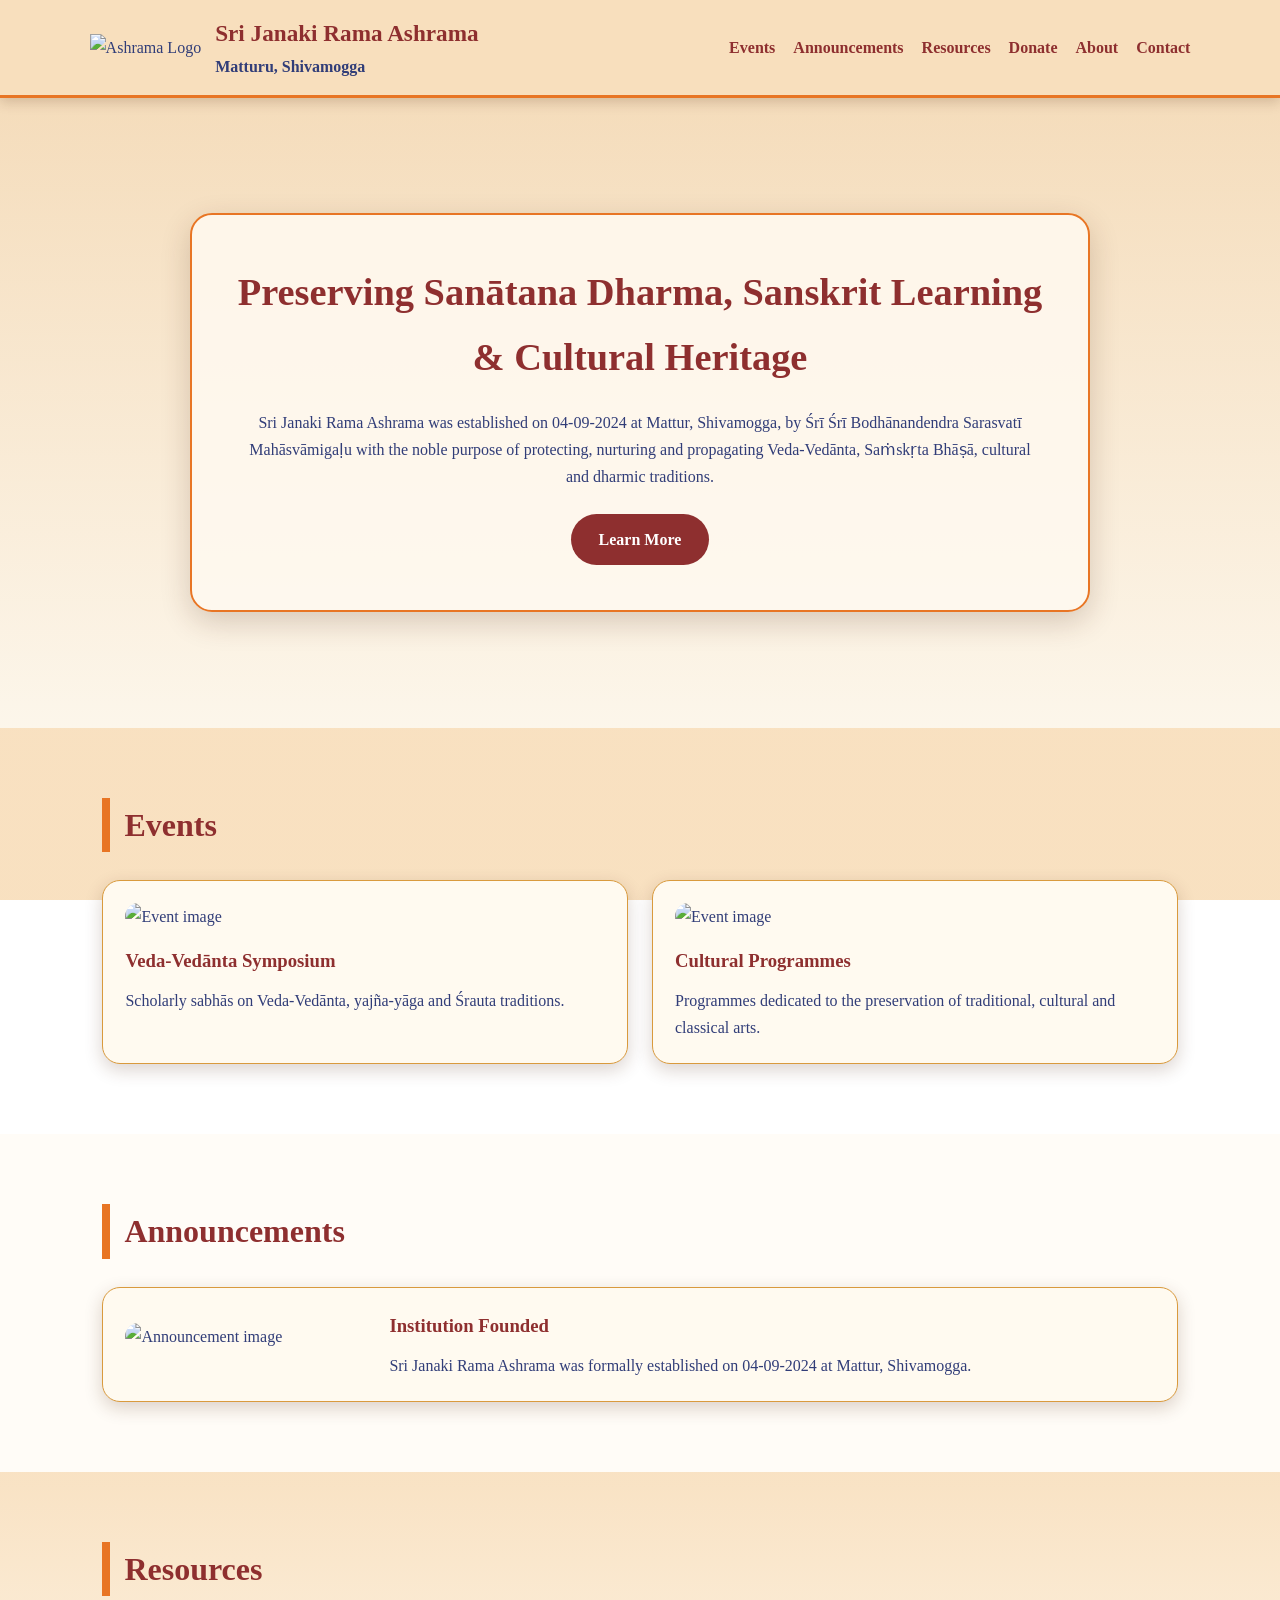
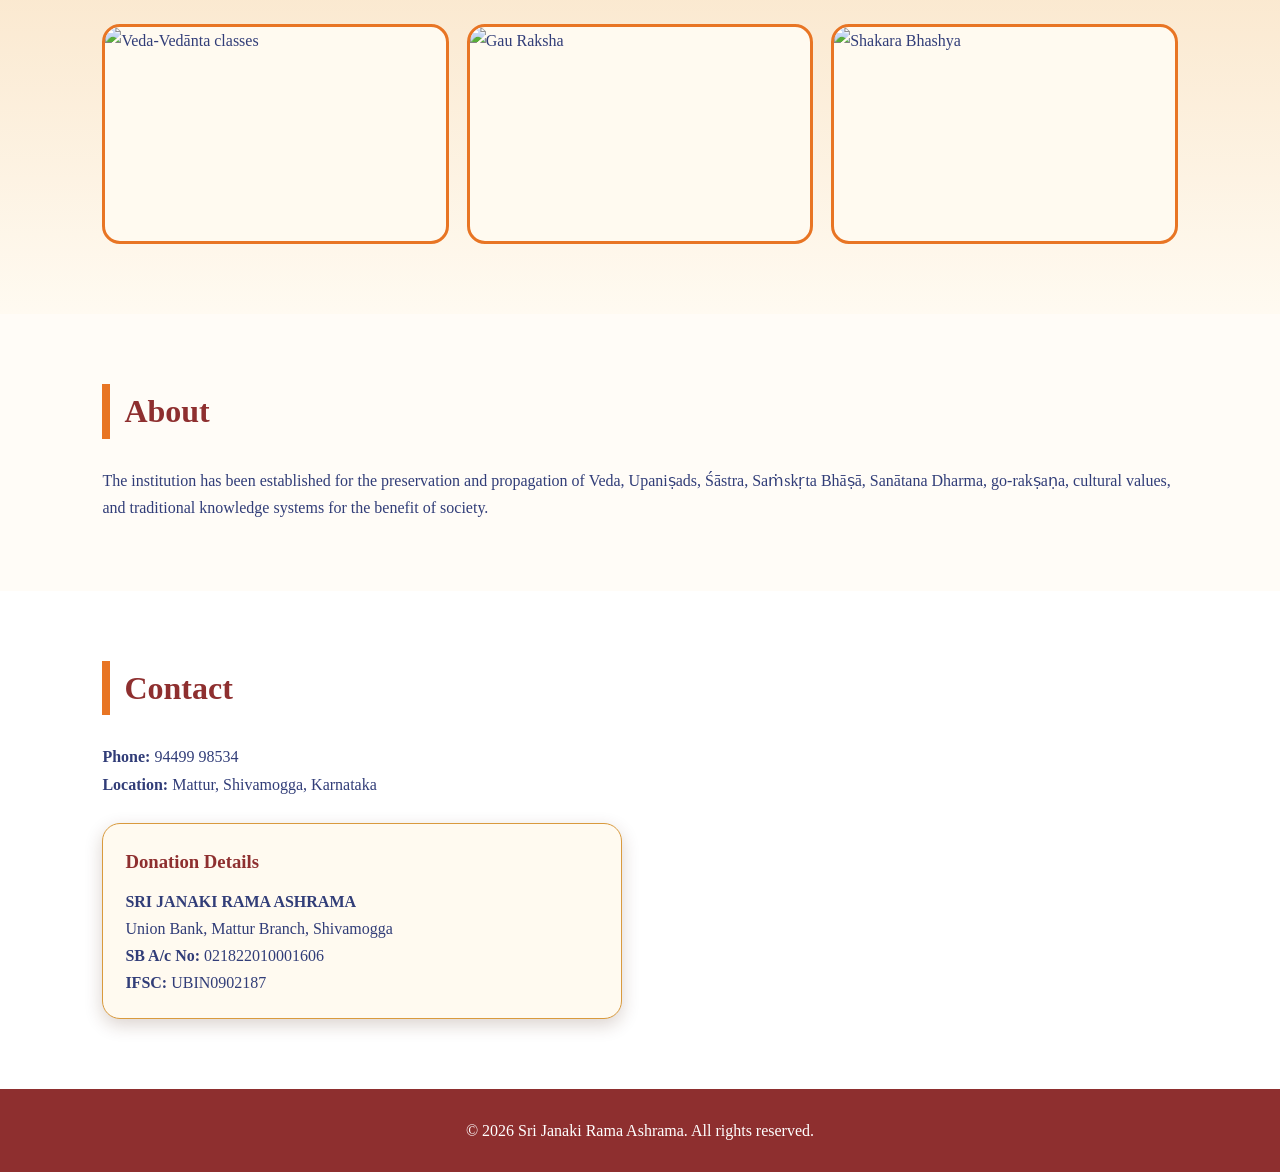
==== index.html @ 288713bf "Initial structure commit" ====
<!DOCTYPE html>
<html lang="en">
<head>
  <meta charset="UTF-8" />
  <meta name="viewport" content="width=device-width, initial-scale=1.0" />
  <title>Sri Janaki Rama Ashrama</title>
  <link rel="stylesheet" href="style.css" />
  <link rel="stylesheet" href="https://cdnjs.cloudflare.com/ajax/libs/font-awesome/6.5.0/css/all.min.css" />
</head>

<body>
  <header class="site-header">
    <div class="logo-area">
      <a href="index.html" class="logo-link">
        <img src="assets/Logo.png" alt="Ashrama Logo" />
      </a>
      <a href="index.html" class="title-link">
        <div>
          <h1>Sri Janaki Rama Ashrama</h1>
          <p>Matturu, Shivamogga</p>
        </div>
      </a>
    </div>

    <nav>
      <a href="#events">Events</a>
      <a href="announcements.html">Announcements</a>
      <a href="#resources">Resources</a>
      <a href="donation.html">Donate</a>
      <a href="#about">About</a>
      <a href="#contact">Contact</a>
    </nav>
  </header>

  <section class="hero">
    <div class="hero-content">
      <h2>Preserving Sanātana Dharma, Sanskrit Learning & Cultural Heritage</h2>
      <p>
        Sri Janaki Rama Ashrama was established on 04-09-2024 at Mattur,
        Shivamogga, by Śrī Śrī Bodhānandendra Sarasvatī Mahāsvāmigaḷu 
         with the noble purpose of protecting, nurturing and
        propagating Veda-Vedānta, Saṁskṛta Bhāṣā, cultural and dharmic traditions.
      </p>
      <a href="announcements.html" class="btn">Learn More</a>
    </div>
  </section>

  <main>
    <section id="events" class="section">
      <h2>Events</h2>
      <div class="cards">
        <div class="card">
          <img src="assets/shankara.png" alt="Event image" />
          <h3>Veda-Vedānta Symposium</h3>
          <p>
            Scholarly sabhās on Veda-Vedānta, yajña-yāga and Śrauta traditions.
          </p>
        </div>

        <div class="card">
          <img src="assets/indian-art.jpg" alt="Event image" />
          <h3>Cultural Programmes</h3>
          <p>
            Programmes dedicated to the preservation of traditional, cultural and classical arts.
          </p>
        </div>
      </div>
    </section>

    <section id="announcements" class="section alt">
      <h2>Announcements</h2>
      <div class="announcement">
        <img src="assets/sri-shankara-hand.jpg" alt="Announcement image" />
        <div>
          <h3>Institution Founded</h3>
          <p>
            Sri Janaki Rama Ashrama was formally established on 04-09-2024
            at Mattur, Shivamogga.
          </p>
        </div>
      </div>
    </section>

    <section id="resources" class="section">
      <h2>Resources</h2>
      <div class="gallery">
        <img src="assets/hero-bg.jpg" alt="Veda-Vedānta classes" />
                <img src="assets/go-raksha.png" alt="Gau Raksha" />
        <img src="assets/shankara-bhashya.png" alt="Shakara Bhashya" />
      </div>
    </section>

    <section id="about" class="section alt">
      <h2>About</h2>
      <p>
        The institution has been established for the preservation and propagation
        of Veda, Upaniṣads, Śāstra, Saṁskṛta Bhāṣā, Sanātana Dharma, go-rakṣaṇa,
        cultural values, and traditional knowledge systems for the benefit of society.
      </p>
    </section>

    <section id="contact" class="section">
      <h2>Contact</h2>
      <p><strong>Phone:</strong> 94499 98534</p>
      <p><strong>Location:</strong> Mattur, Shivamogga, Karnataka</p>

      <div class="donation-box">
        <h3>Donation Details</h3>
        <p><strong>SRI JANAKI RAMA ASHRAMA</strong></p>
        <p>Union Bank, Mattur Branch, Shivamogga</p>
        <p><strong>SB A/c No:</strong> 021822010001606</p>
        <p><strong>IFSC:</strong> UBIN0902187</p>
      </div>
    </section>
  </main>

  <footer>
   <!-- <div class="social-icons">
      <a href="https://wa.me/919449998534" target="_blank" aria-label="WhatsApp">
        <i class="fab fa-whatsapp"></i>
      </a>
      <a href="#" target="_blank" aria-label="Facebook">
        <i class="fab fa-facebook"></i>
      </a>
      <a href="#" target="_blank" aria-label="YouTube">
        <i class="fab fa-youtube"></i>
      </a>
    </div> -->
    <p>© 2026 Sri Janaki Rama Ashrama. All rights reserved.</p>
  </footer>
</body>
</html>
---- style.css ----
:root {
  --cream: #f8dfbd;
  --saffron: #e87524;
  --maroon: #8e2f2f;
  --deep-blue: #313d78;
  --gold: #d99a3d;
  --white: #fffaf0;
  --shadow: rgba(75, 35, 15, 0.2);
}

* {
  box-sizing: border-box;
  margin: 0;
  padding: 0;
}

html {
  scroll-behavior: smooth;
}

body {
  font-family: Georgia, "Noto Serif Kannada", serif;
  background:
    linear-gradient(rgba(248, 223, 189, 0.92), rgba(248, 223, 189, 0.95)),
    url("assets/background.jpg");
  background-size: cover;
  background-attachment: fixed;
  background-position: center;
  color: var(--deep-blue);
  line-height: 1.7;
}

.site-header {
  position: sticky;
  top: 0;
  z-index: 10;
  background: rgba(248, 223, 189, 0.96);
  border-bottom: 3px solid var(--saffron);
  padding: 14px 7%;
  display: flex;
  justify-content: space-between;
  align-items: center;
  box-shadow: 0 4px 12px var(--shadow);
}

.logo-area {
  display: flex;
  align-items: center;
  gap: 14px;
}

.logo-area img {
  width: 72px;
  height: 72px;
  object-fit: contain;
}

.logo-area h1 {
  color: var(--maroon);
  font-size: 1.45rem;
}

.logo-area p {
  color: var(--deep-blue);
  font-weight: bold;
}

nav {
  display: flex;
  gap: 18px;
  flex-wrap: wrap;
}

nav a {
  color: var(--maroon);
  text-decoration: none;
  font-weight: bold;
}

nav a:hover {
  color: var(--saffron);
}

.hero {
  position: relative;

  min-height: 70vh;

  display: flex;
  align-items: center;
  justify-content: center;

  text-align: center;

  padding: 80px 8%;

  overflow: hidden;
}

/* Background Image */
.hero::before {
  content: "";

  position: absolute;
  inset: 0;

  background:
    linear-gradient(
      rgba(0,0,0,0.18),
      rgba(0,0,0,0.18)
    ),
    url("assets/hero-bg.jpg");

  background-size: cover;
  background-position: center;

  opacity: 0.62;

  z-index: 0;
}

/* Color Overlay */
.hero::after {
  content: "";

  position: absolute;
  inset: 0;

  background:
    linear-gradient(
      rgba(248, 223, 189, 0.88),
      rgba(255, 250, 240, 0.92)
    );

  z-index: 1;
}

/* Ensure content appears above overlays */
.hero-content {
  position: relative;
  z-index: 2;

  max-width: 900px;

  background: rgba(255, 250, 240, 0.72);

  border: 2px solid var(--saffron);

  border-radius: 22px;

  padding: 45px;

  box-shadow: 0 10px 30px var(--shadow);
}

.hero-content {
  max-width: 900px;
  background: rgba(255, 250, 240, 0.86);
  border: 2px solid var(--saffron);
  border-radius: 22px;
  padding: 45px;
  box-shadow: 0 10px 30px var(--shadow);
}

.hero h2 {
  color: var(--maroon);
  font-size: 2.4rem;
  margin-bottom: 18px;
}

.btn {
  display: inline-block;
  margin-top: 24px;
  padding: 12px 28px;
  background: var(--maroon);
  color: white;
  text-decoration: none;
  border-radius: 30px;
  font-weight: bold;
}

.btn:hover {
  background: var(--saffron);
}

.section {
  padding: 70px 8%;
}

.section.alt {
  background: rgba(255, 250, 240, 0.55);
}

.section h2 {
  color: var(--maroon);
  font-size: 2rem;
  margin-bottom: 28px;
  border-left: 8px solid var(--saffron);
  padding-left: 14px;
}

.cards {
  display: grid;
  grid-template-columns: repeat(auto-fit, minmax(260px, 1fr));
  gap: 24px;
}

.card,
.announcement,
.donation-box {
  background: var(--white);
  border: 1px solid var(--gold);
  border-radius: 18px;
  padding: 22px;
  box-shadow: 0 6px 18px var(--shadow);
}

.card img,
.announcement img {
  width: 100%;
  border-radius: 14px;
  margin-bottom: 15px;
}

.card h3,
.announcement h3,
.donation-box h3 {
  color: var(--maroon);
  margin-bottom: 10px;
}

.announcement {
  display: grid;
  grid-template-columns: 240px 1fr;
  gap: 24px;
  align-items: center;
}

.gallery {
  display: grid;
  grid-template-columns: repeat(auto-fit, minmax(220px, 1fr));
  gap: 18px;
}

.gallery img {
  width: 100%;
  height: 220px;
  object-fit: cover;
  border: 3px solid var(--saffron);
  border-radius: 18px;
  background: var(--white);
}

.donation-box {
  margin-top: 25px;
  max-width: 520px;
}

footer {
  background: var(--maroon);
  color: white;
  text-align: center;
  padding: 28px 8%;
}

.social-icons {
  margin-bottom: 14px;
}

.social-icons a {
  color: white;
  font-size: 1.8rem;
  margin: 0 12px;
  text-decoration: none;
}

.social-icons a:hover {
  color: var(--gold);
}

@media (max-width: 768px) {
  .site-header {
    flex-direction: column;
    gap: 12px;
  }

  nav {
    justify-content: center;
  }

  .hero h2 {
    font-size: 1.8rem;
  }

  .hero-content {
    padding: 28px;
  }

  .announcement {
    grid-template-columns: 1fr;
  }
}
/* ============================= */
/* ANNOUNCEMENTS PAGE            */
/* ============================= */
.announcement-hero {
	position: relative;
	min-height: 55vh;
	background: url("assets/background.jpg");
	background-size: cover;
	background-position: center;
	display: flex;
	align-items: center;
	justify-content: center;
	text-align: center;
}

.overlay {
	position: absolute;
	inset: 0;
	background: linear-gradient(rgba(49, 61, 120, 0.72), rgba(142, 47, 47, 0.72));
}

.announcement-content {
	position: relative;
	z-index: 2;
	max-width: 900px;
	padding: 40px;
	color: #fffaf0;
}

.announcement-content h2 {
	font-size: 3rem;
	margin-bottom: 22px;
	color: #f8dfbd;
}

.announcement-content p {
	font-size: 1.15rem;
	line-height: 1.9;
}

.announcement-page {
	padding: 80px 8%;
}

.announcement-card {
	background: rgba(255, 250, 240, 0.95);
	border: 2px solid #d99a3d;
	border-radius: 22px;
	padding: 50px;
	box-shadow: 0 10px 25px rgba(0, 0, 0, 0.12);
}

.announcement-card h2 {
	color: #8e2f2f;
	font-size: 2.3rem;
	margin-bottom: 35px;
	text-align: center;
}

.objectives-list {
	padding-left: 28px;
}

.objectives-list li {
	margin-bottom: 26px;
	line-height: 1.9;
	font-size: 1.08rem;
	color: #313d78;
}

.objectives-list li::marker {
	color: #e87524;
	font-weight: bold;
}

@media (max-width: 768px) {
	.announcement-content h2 {
		font-size: 2rem;
	}

	.announcement-card {
		padding: 30px;
	}

	.objectives-list li {
		font-size: 1rem;
	}
}
/* ============================= */
/* DONATION PAGE                 */
/* ============================= */

.donation-page {
  min-height: 75vh;
  padding: 80px 8%;
}

.donation-card {
  max-width: 1050px;
  margin: auto;
  background: rgba(255, 250, 240, 0.95);
  border: 2px solid var(--gold);
  border-radius: 24px;
  padding: 50px;
  box-shadow: 0 10px 28px var(--shadow);
}

.donation-card h2 {
  text-align: center;
  color: var(--maroon);
  font-size: 2.4rem;
  margin-bottom: 20px;
}

.donation-intro {
  text-align: center;
  max-width: 800px;
  margin: 0 auto 40px;
  font-size: 1.08rem;
}

.donation-grid {
  display: grid;
  grid-template-columns: 1.2fr 0.8fr;
  gap: 35px;
  align-items: center;
}

.bank-details,
.qr-box {
  background: var(--white);
  border: 1px solid var(--gold);
  border-radius: 18px;
  padding: 28px;
}

.bank-details h3,
.qr-box h3 {
  color: var(--maroon);
  margin-bottom: 18px;
}

.bank-details p {
  margin-bottom: 12px;
}

.qr-box {
  text-align: center;
}

.qr-placeholder {
  width: 260px;
  height: 260px;
  margin: 20px auto;
  background: #fff;
  border: 3px dashed var(--saffron);
  border-radius: 18px;
  display: flex;
  align-items: center;
  justify-content: center;
}

.qr-placeholder img {
  max-width: 230px;
  max-height: 230px;
  object-fit: contain;
}

.qr-note {
  font-size: 0.9rem;
  color: var(--maroon);
}

@media (max-width: 768px) {
  .donation-card {
    padding: 30px;
  }

  .donation-grid {
    grid-template-columns: 1fr;
  }

  .qr-placeholder {
    width: 220px;
    height: 220px;
  }

  .qr-placeholder img {
    max-width: 195px;
    max-height: 195px;
  }
}
/* ============================= */
/* RESOURCES BACKGROUND IMAGE    */
/* ============================= */

#resources {
  position: relative;

  overflow: hidden;
}

/* Background Image */
#resources::before {
  content: "";

  position: absolute;
  inset: 0;

  background:
    url("assets/resources-bg.jpg");

  background-size: cover;
  background-position: center;

  opacity: 0.18;

  z-index: 0;
}

/* Color Overlay */
#resources::after {
  content: "";

  position: absolute;
  inset: 0;

  background:
    linear-gradient(
      rgba(248, 223, 189, 0.9),
      rgba(255, 250, 240, 0.92)
    );

  z-index: 1;
}

/* Keep all content above overlays */
#resources > * {
  position: relative;
  z-index: 2;
}
/* ============================= */
/* MOBILE OPTIMIZATION           */
/* ============================= */

@media (max-width: 768px) {

  body {
    background-attachment: scroll;
  }

  .site-header {
    position: relative;
    padding: 16px 5%;
  }

  .logo-area {
    flex-direction: column;
    text-align: center;
  }

  .logo-area img {
    width: 64px;
    height: 64px;
  }

  .logo-area h1 {
    font-size: 1.25rem;
  }

  nav {
    width: 100%;
    justify-content: center;
    gap: 10px;
  }

  nav a {
    font-size: 0.92rem;
    padding: 6px 8px;
  }

  .hero {
    min-height: auto;
    padding: 55px 5%;
  }

  .hero::before {
    background-position: center;
    opacity: 0.42;
  }

  .hero-content {
    padding: 26px 20px;
    border-radius: 16px;
  }

  .hero h2 {
    font-size: 1.55rem;
    line-height: 1.35;
  }

  .hero p {
    font-size: 0.98rem;
  }

  .section {
    padding: 50px 5%;
  }

  .section h2 {
    font-size: 1.6rem;
  }

  .cards,
  .gallery,
  .donation-grid {
    grid-template-columns: 1fr;
  }

  .card,
  .announcement,
  .donation-box,
  .donation-card,
  .announcement-card {
    padding: 24px 18px;
  }

  .gallery img {
    height: 190px;
  }

  .announcement-content {
    padding: 28px 18px;
  }

  .announcement-content h2 {
    font-size: 1.8rem;
  }

  .objectives-list {
    padding-left: 22px;
  }

  .objectives-list li {
    font-size: 0.98rem;
    line-height: 1.75;
  }

  footer {
    padding: 24px 5%;
  }

  .social-icons a {
    font-size: 1.6rem;
    margin: 0 9px;
  }
}
/* ============================= */
/* CLICKABLE LOGO & TITLE        */
/* ============================= */

.logo-link,
.title-link {
  text-decoration: none !important;
  color: inherit;
}

.title-link h1,
.title-link p {
  text-decoration: none !important;
}

.title-link:hover {
  text-decoration: none;
}
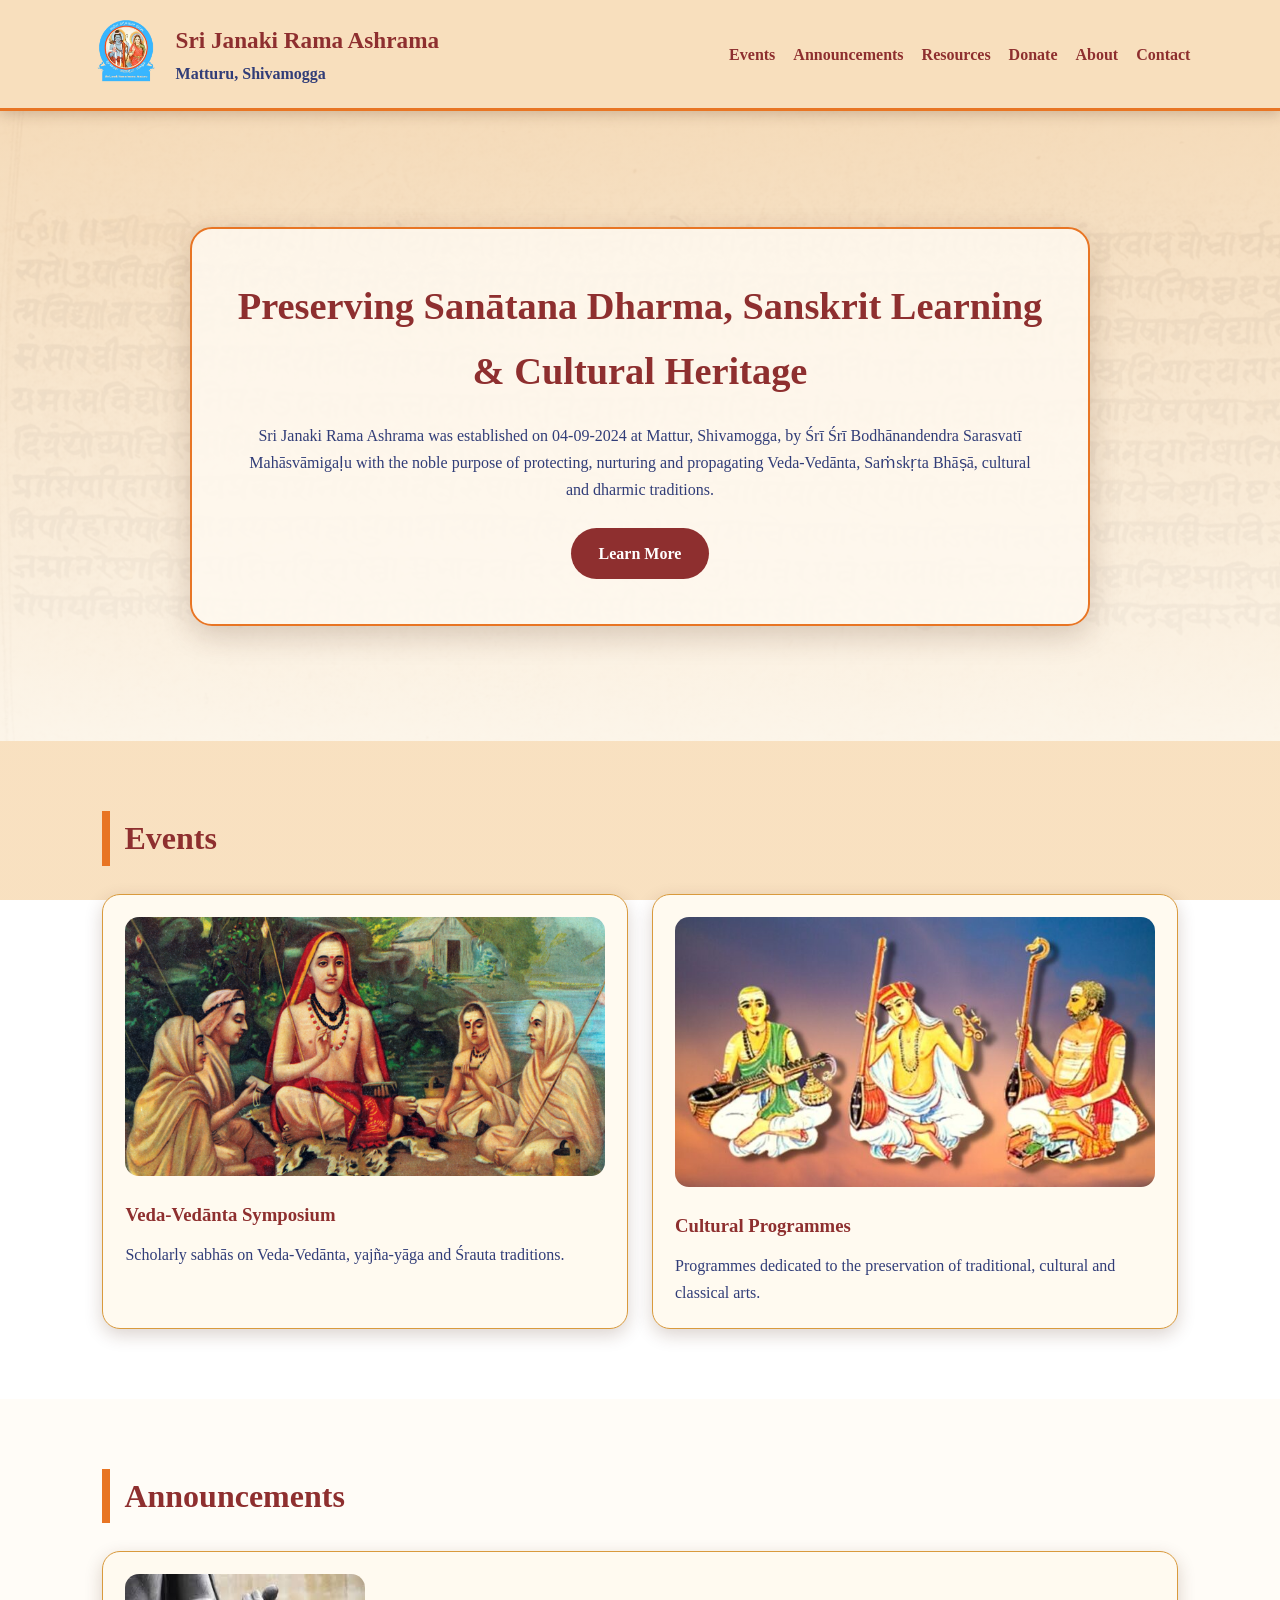
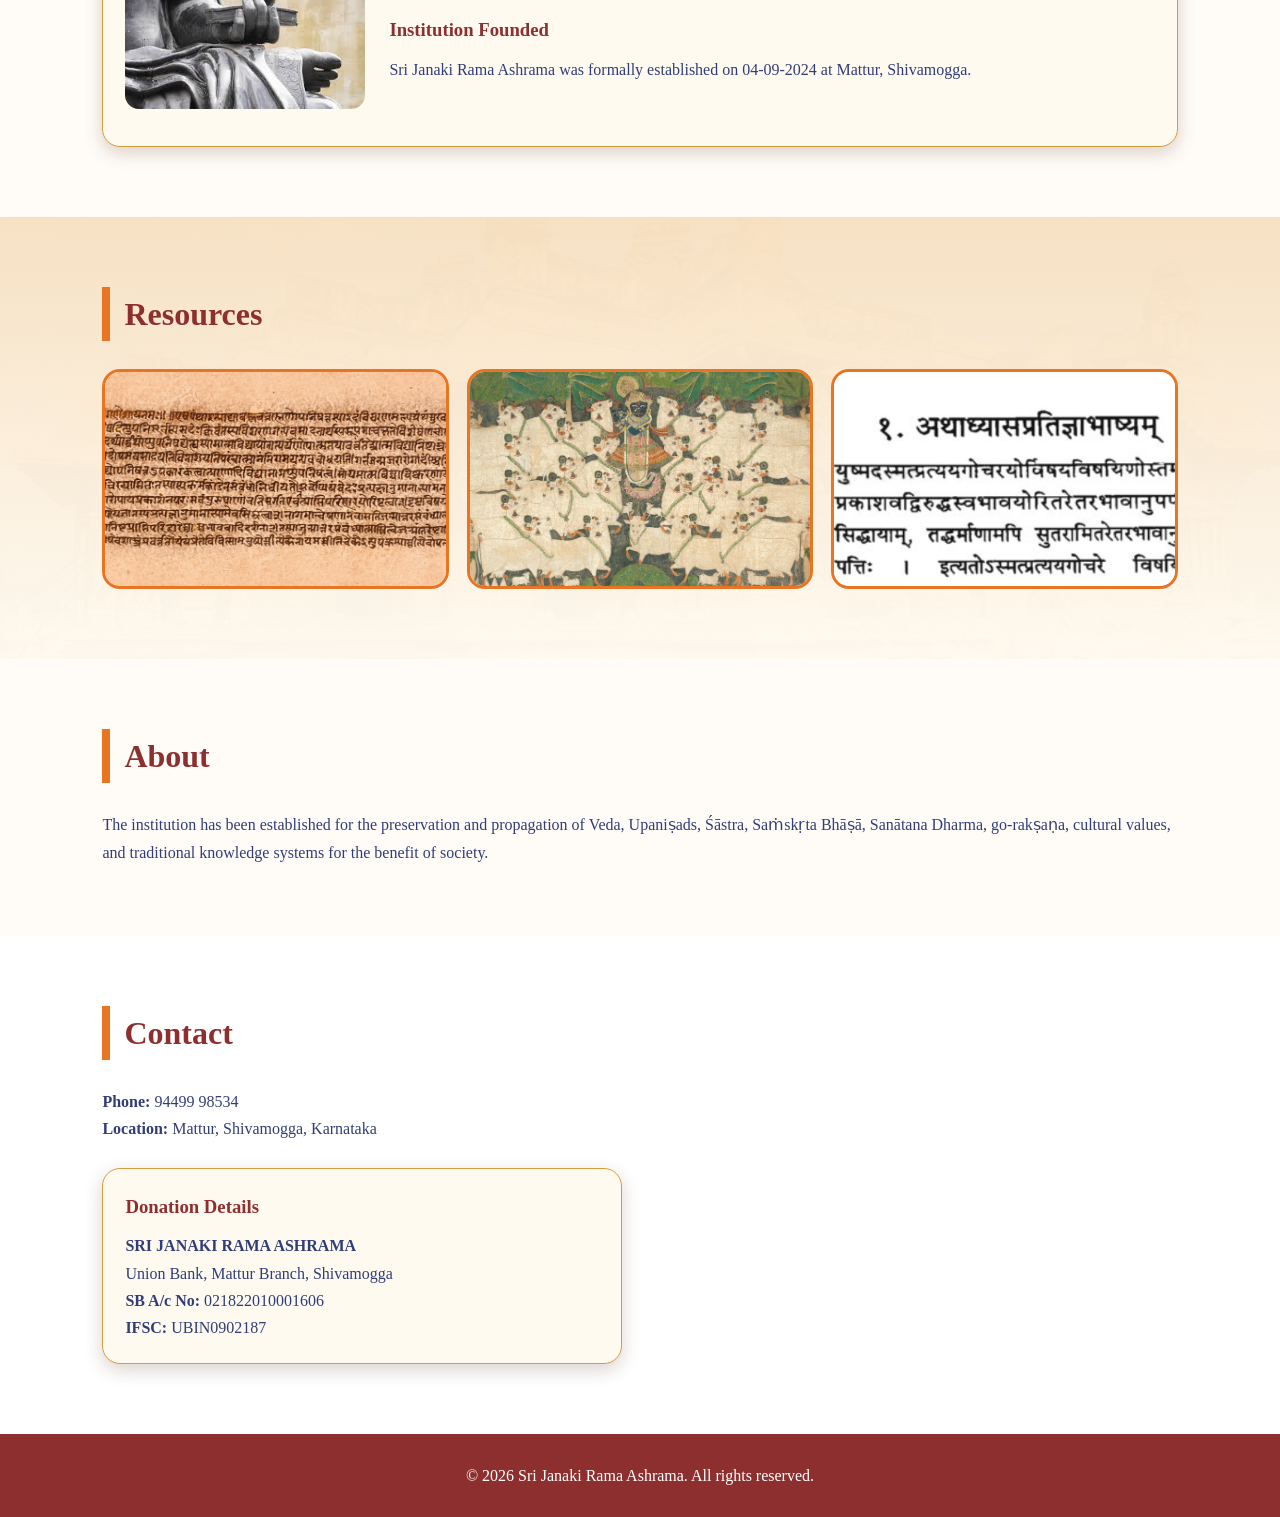
==== commit 299df698: "Updated image for cultural placeholder" ====
--- a/index.html
+++ b/index.html
@@ -58,7 +58,7 @@
         </div>
 
         <div class="card">
-          <img src="assets/indian-art.jpg" alt="Event image" />
+          <img src="assets/musical-trinity.jpeg" alt="Event image" />
           <h3>Cultural Programmes</h3>
           <p>
             Programmes dedicated to the preservation of traditional, cultural and classical arts.
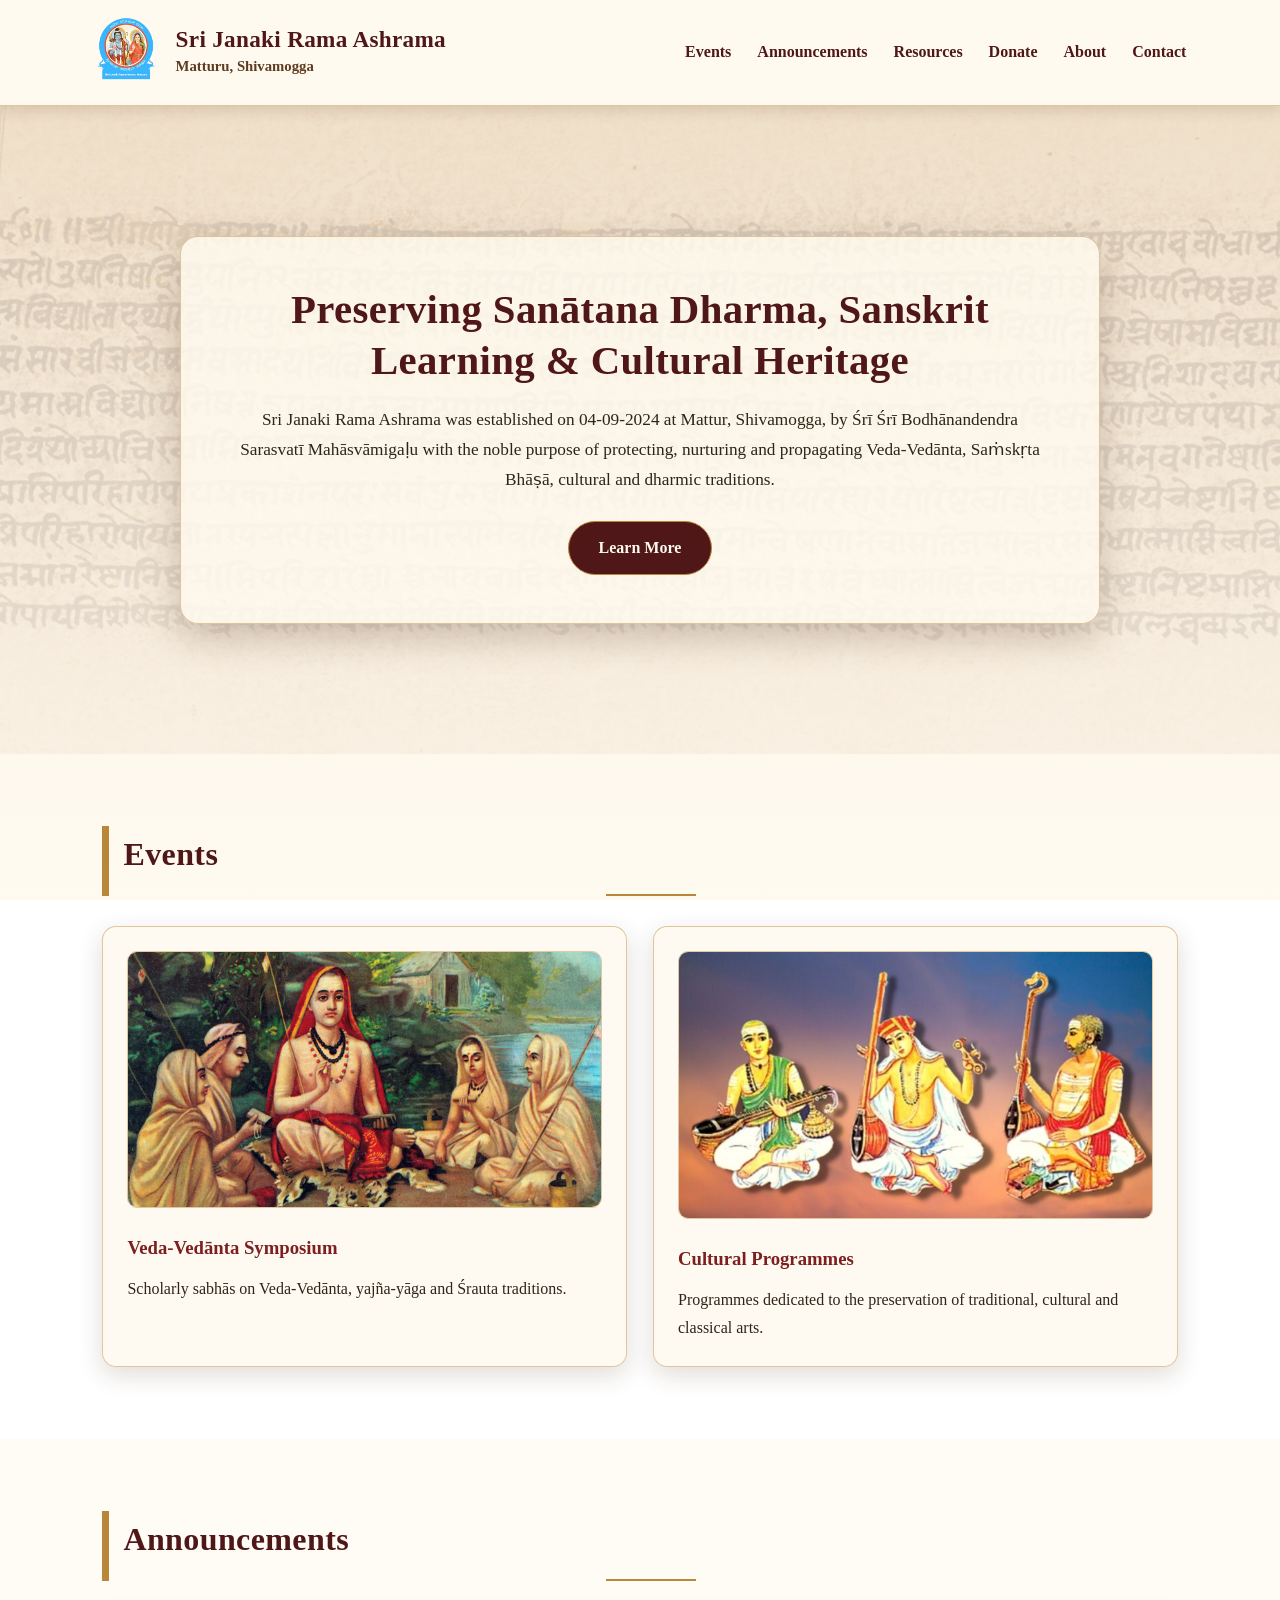
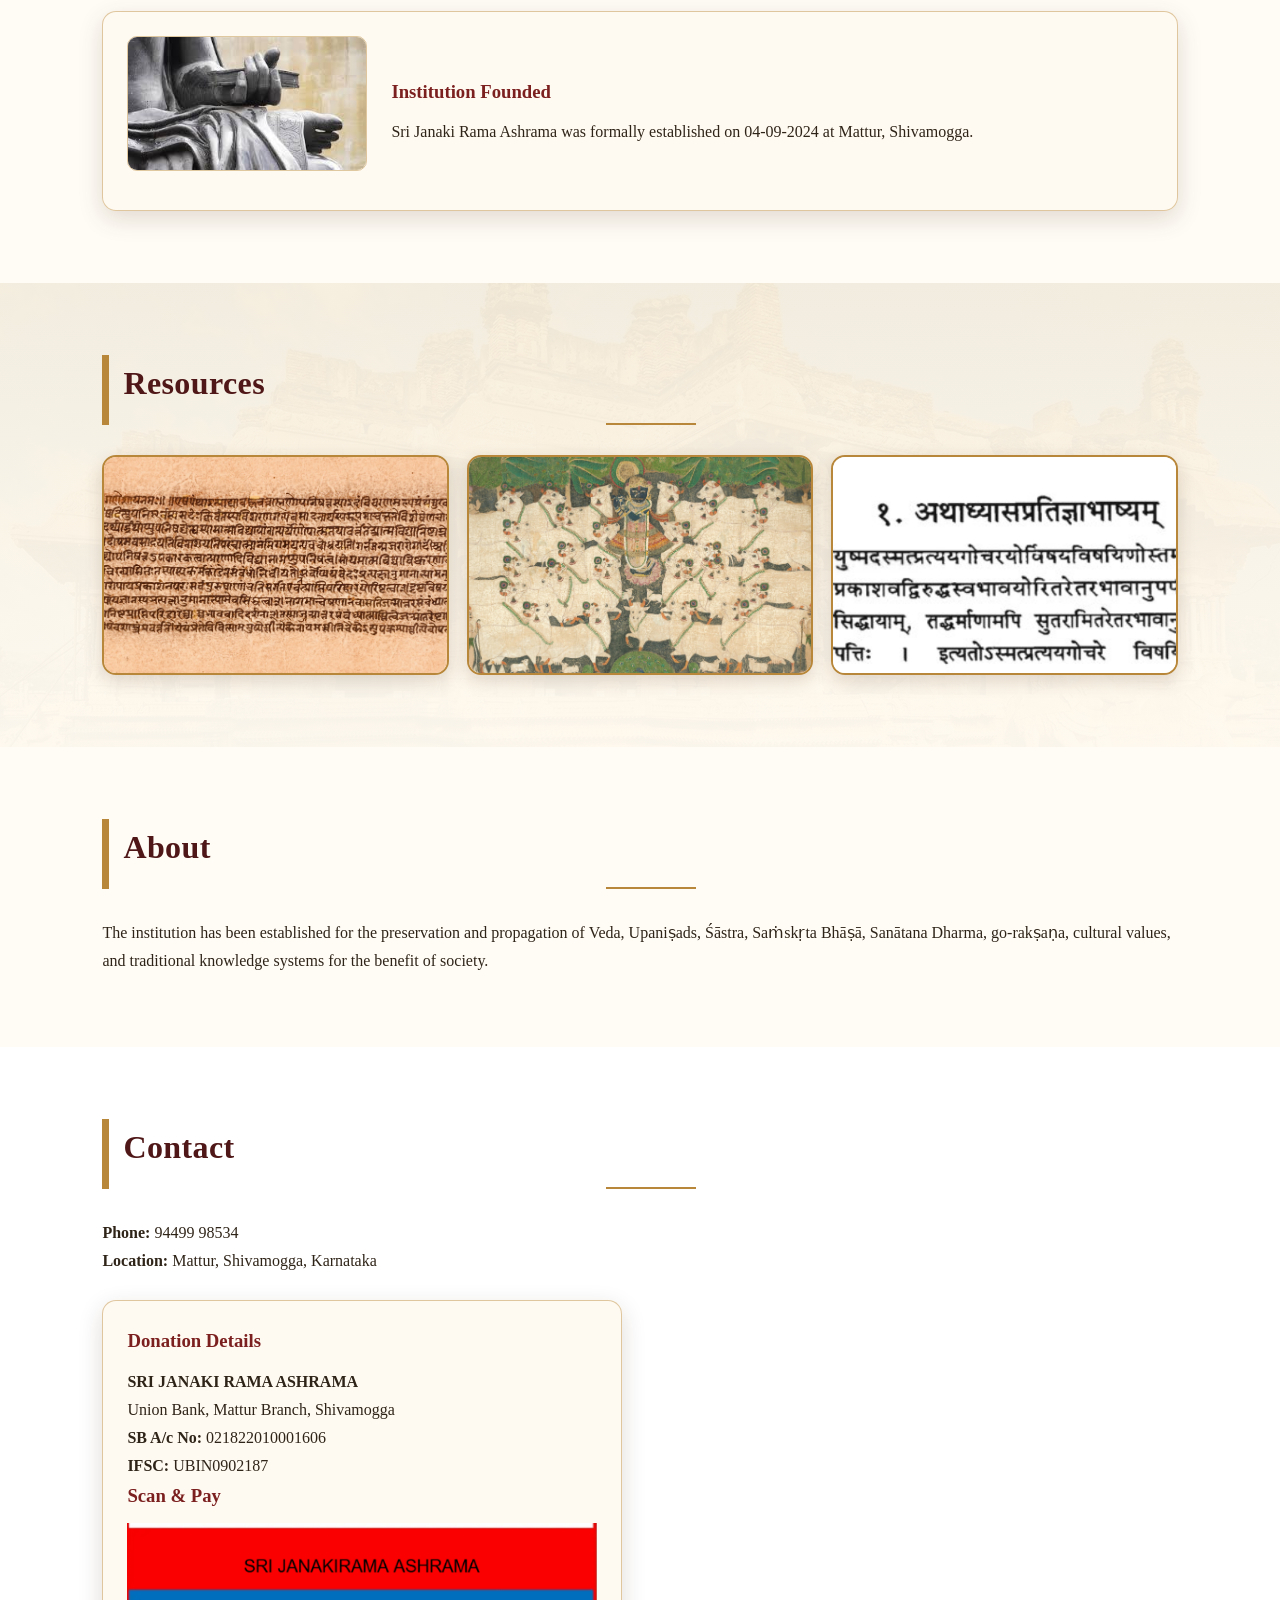
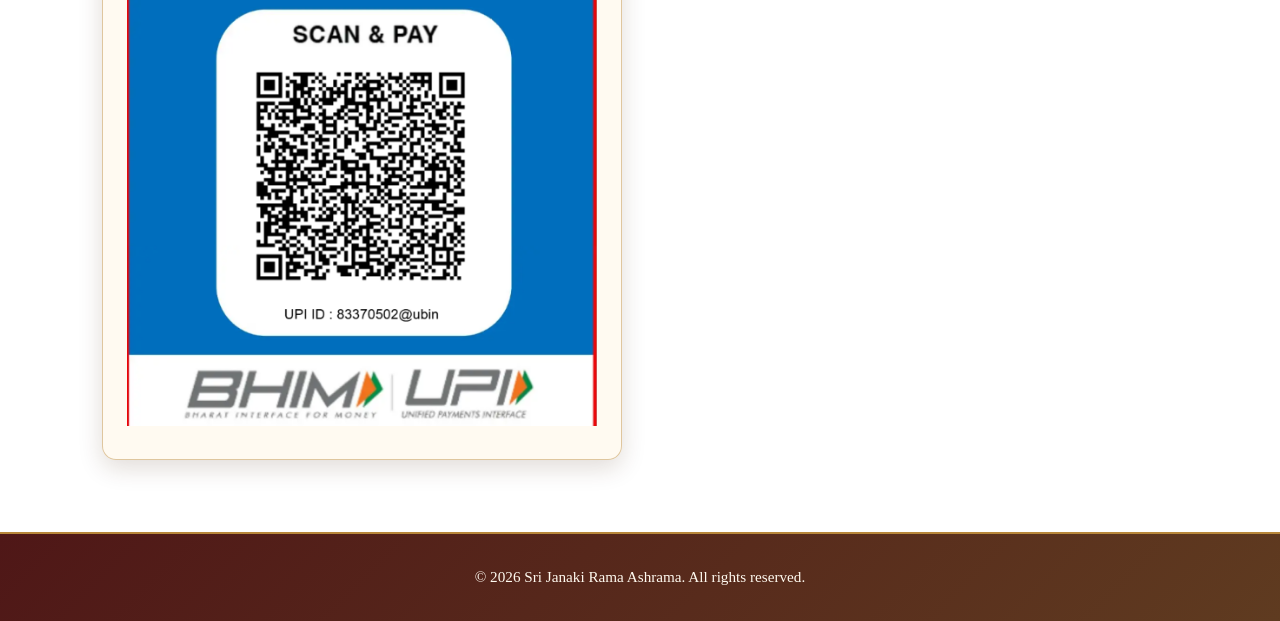
==== commit e9e64202: "Added QR code in index at the donation details as well" ====
--- a/index.html
+++ b/index.html
@@ -99,19 +99,40 @@
       </p>
     </section>
 
-    <section id="contact" class="section">
-      <h2>Contact</h2>
-      <p><strong>Phone:</strong> 94499 98534</p>
-      <p><strong>Location:</strong> Mattur, Shivamogga, Karnataka</p>
+   <section id="contact" class="section">
+  <h2>Contact</h2>
 
-      <div class="donation-box">
-        <h3>Donation Details</h3>
-        <p><strong>SRI JANAKI RAMA ASHRAMA</strong></p>
-        <p>Union Bank, Mattur Branch, Shivamogga</p>
-        <p><strong>SB A/c No:</strong> 021822010001606</p>
-        <p><strong>IFSC:</strong> UBIN0902187</p>
+  <p><strong>Phone:</strong> 94499 98534</p>
+  <p><strong>Location:</strong> Mattur, Shivamogga, Karnataka</p>
+
+  <div class="donation-box home-donation">
+
+    <div class="donation-details">
+
+      <h3>Donation Details</h3>
+
+      <p><strong>SRI JANAKI RAMA ASHRAMA</strong></p>
+
+      <p>Union Bank, Mattur Branch, Shivamogga</p>
+
+      <p><strong>SB A/c No:</strong> 021822010001606</p>
+
+      <p><strong>IFSC:</strong> UBIN0902187</p>
+
+    </div>
+
+    <div class="mini-qr-box">
+
+      <h3>Scan & Pay</h3>
+
+      <div class="mini-qr-placeholder">
+        <img src="assets/payment-qrcode.png" alt="QR Code" />
       </div>
-    </section>
+
+    </div>
+
+  </div>
+</section>
   </main>
 
   <footer>
--- a/style.css
+++ b/style.css
@@ -1,11 +1,27 @@
+/* =========================================================
+   Sri Janaki Rama Ashrama - Website Stylesheet
+   ========================================================= */
+
 :root {
-  --cream: #f8dfbd;
-  --saffron: #e87524;
-  --maroon: #8e2f2f;
-  --deep-blue: #313d78;
-  --gold: #d99a3d;
-  --white: #fffaf0;
-  --shadow: rgba(75, 35, 15, 0.2);
+  --cream: #f6ecd8;
+  --palm-leaf: #efe0bd;
+  --ivory: #fffaf0;
+  --white: #fffdf6;
+
+  --saffron: #c46b22;
+  --saffron-soft: #e2a057;
+  --maroon: #7b1f1f;
+  --deep-maroon: #4f1717;
+  --brown: #5f3b20;
+
+  --gold: #b8873a;
+  --muted-gold: #d8b46a;
+
+  --text: #2f2418;
+  --soft-text: #5f4b35;
+  --border: rgba(184, 135, 58, 0.45);
+  --shadow: rgba(70, 36, 12, 0.16);
+  --shadow-strong: rgba(70, 36, 12, 0.24);
 }
 
 * {
@@ -19,28 +35,52 @@
 }
 
 body {
-  font-family: Georgia, "Noto Serif Kannada", serif;
+  font-family:
+    "Noto Serif",
+    "Noto Serif Kannada",
+    "Noto Serif Devanagari",
+    Georgia,
+    serif;
+
   background:
-    linear-gradient(rgba(248, 223, 189, 0.92), rgba(248, 223, 189, 0.95)),
+    linear-gradient(
+      rgba(246, 236, 216, 0.94),
+      rgba(255, 250, 240, 0.96)
+    ),
     url("assets/background.jpg");
+
   background-size: cover;
   background-attachment: fixed;
   background-position: center;
-  color: var(--deep-blue);
-  line-height: 1.7;
-}
+
+  color: var(--text);
+  line-height: 1.75;
+}
+
+img {
+  max-width: 100%;
+}
+
+/* ============================= */
+/* HEADER / NAVIGATION           */
+/* ============================= */
 
 .site-header {
   position: sticky;
   top: 0;
   z-index: 10;
-  background: rgba(248, 223, 189, 0.96);
-  border-bottom: 3px solid var(--saffron);
-  padding: 14px 7%;
+
+  background: rgba(255, 250, 240, 0.96);
+  border-bottom: 1px solid var(--border);
+
+  padding: 12px 7%;
+
   display: flex;
   justify-content: space-between;
   align-items: center;
-  box-shadow: 0 4px 12px var(--shadow);
+
+  box-shadow: 0 3px 14px var(--shadow);
+  backdrop-filter: blur(8px);
 }
 
 .logo-area {
@@ -56,177 +96,245 @@
 }
 
 .logo-area h1 {
-  color: var(--maroon);
+  color: var(--deep-maroon);
   font-size: 1.45rem;
+  letter-spacing: 0.3px;
+  line-height: 1.25;
 }
 
 .logo-area p {
-  color: var(--deep-blue);
-  font-weight: bold;
+  color: var(--brown);
+  font-size: 0.92rem;
+  font-weight: 600;
+}
+
+.logo-link,
+.title-link {
+  text-decoration: none !important;
+  color: inherit;
+}
+
+.title-link h1,
+.title-link p {
+  text-decoration: none !important;
+}
+
+.title-link:hover {
+  text-decoration: none;
+}
+
+.title-link h1 {
+  transition: color 0.25s ease;
+}
+
+.title-link:hover h1 {
+  color: var(--saffron);
 }
 
 nav {
   display: flex;
   gap: 18px;
   flex-wrap: wrap;
+  align-items: center;
 }
 
 nav a {
-  color: var(--maroon);
+  color: var(--deep-maroon);
   text-decoration: none;
-  font-weight: bold;
+  font-weight: 600;
+  padding: 6px 4px;
+  border-bottom: 2px solid transparent;
+  transition: all 0.25s ease;
 }
 
 nav a:hover {
   color: var(--saffron);
-}
+  border-bottom: 2px solid var(--gold);
+}
+
+/* ============================= */
+/* HERO SECTION                  */
+/* ============================= */
 
 .hero {
   position: relative;
-
-  min-height: 70vh;
+  min-height: 72vh;
 
   display: flex;
   align-items: center;
   justify-content: center;
 
   text-align: center;
-
-  padding: 80px 8%;
-
+  padding: 90px 8%;
   overflow: hidden;
 }
 
-/* Background Image */
 .hero::before {
   content: "";
-
   position: absolute;
   inset: 0;
 
   background:
     linear-gradient(
-      rgba(0,0,0,0.18),
-      rgba(0,0,0,0.18)
+      rgba(0, 0, 0, 0.16),
+      rgba(0, 0, 0, 0.16)
     ),
     url("assets/hero-bg.jpg");
 
   background-size: cover;
   background-position: center;
-
-  opacity: 0.62;
-
+  background-repeat: no-repeat;
+
+  opacity: 0.7;
   z-index: 0;
 }
 
-/* Color Overlay */
 .hero::after {
   content: "";
-
   position: absolute;
   inset: 0;
 
   background:
     linear-gradient(
-      rgba(248, 223, 189, 0.88),
-      rgba(255, 250, 240, 0.92)
+      rgba(246, 236, 216, 0.72),
+      rgba(255, 250, 240, 0.82)
     );
 
   z-index: 1;
 }
 
-/* Ensure content appears above overlays */
 .hero-content {
   position: relative;
   z-index: 2;
 
-  max-width: 900px;
-
-  background: rgba(255, 250, 240, 0.72);
-
-  border: 2px solid var(--saffron);
-
-  border-radius: 22px;
-
-  padding: 45px;
-
-  box-shadow: 0 10px 30px var(--shadow);
-}
-
-.hero-content {
-  max-width: 900px;
-  background: rgba(255, 250, 240, 0.86);
-  border: 2px solid var(--saffron);
-  border-radius: 22px;
-  padding: 45px;
-  box-shadow: 0 10px 30px var(--shadow);
+  max-width: 920px;
+
+  background: rgba(255, 250, 240, 0.82);
+  border: 1px solid var(--border);
+  border-radius: 18px;
+
+  padding: 48px;
+  box-shadow: 0 14px 36px var(--shadow-strong);
 }
 
 .hero h2 {
-  color: var(--maroon);
-  font-size: 2.4rem;
+  color: var(--deep-maroon);
+  font-size: 2.55rem;
+  line-height: 1.25;
   margin-bottom: 18px;
+  letter-spacing: 0.4px;
+}
+
+.hero p {
+  color: var(--text);
+  font-size: 1.08rem;
 }
 
 .btn {
   display: inline-block;
-  margin-top: 24px;
-  padding: 12px 28px;
-  background: var(--maroon);
-  color: white;
+  margin-top: 26px;
+  padding: 12px 30px;
+
+  background: var(--deep-maroon);
+  color: var(--ivory);
+
   text-decoration: none;
-  border-radius: 30px;
-  font-weight: bold;
+  border-radius: 999px;
+  font-weight: 700;
+  border: 1px solid var(--gold);
+
+  transition: all 0.25s ease;
 }
 
 .btn:hover {
   background: var(--saffron);
-}
+  color: var(--ivory);
+  transform: translateY(-1px);
+}
+
+/* ============================= */
+/* GENERAL SECTIONS              */
+/* ============================= */
 
 .section {
-  padding: 70px 8%;
+  padding: 72px 8%;
 }
 
 .section.alt {
-  background: rgba(255, 250, 240, 0.55);
+  background: rgba(255, 250, 240, 0.58);
 }
 
 .section h2 {
-  color: var(--maroon);
+  color: var(--deep-maroon);
   font-size: 2rem;
-  margin-bottom: 28px;
-  border-left: 8px solid var(--saffron);
+  font-weight: 700;
+  letter-spacing: 0.4px;
+  margin-bottom: 30px;
+
+  border-left: 7px solid var(--gold);
   padding-left: 14px;
+}
+
+.section h2::after,
+.announcement-card h2::after,
+.donation-card h2::after,
+.language-column h2::after {
+  content: "";
+  display: block;
+  width: 90px;
+  height: 2px;
+  background: var(--gold);
+  margin: 12px auto 0;
 }
 
 .cards {
   display: grid;
   grid-template-columns: repeat(auto-fit, minmax(260px, 1fr));
-  gap: 24px;
+  gap: 26px;
+}
+
+.card,
+.announcement,
+.donation-box,
+.announcement-card,
+.donation-card,
+.language-column,
+.bank-details,
+.qr-box {
+  background: rgba(255, 250, 240, 0.93);
+  border: 1px solid var(--border);
+  border-radius: 14px;
+  box-shadow: 0 8px 24px var(--shadow);
 }
 
 .card,
 .announcement,
 .donation-box {
-  background: var(--white);
-  border: 1px solid var(--gold);
-  border-radius: 18px;
-  padding: 22px;
-  box-shadow: 0 6px 18px var(--shadow);
+  padding: 24px;
 }
 
 .card img,
 .announcement img {
   width: 100%;
-  border-radius: 14px;
+  border-radius: 10px;
   margin-bottom: 15px;
+  border: 1px solid var(--border);
 }
 
 .card h3,
 .announcement h3,
-.donation-box h3 {
+.donation-box h3,
+.bank-details h3,
+.qr-box h3 {
   color: var(--maroon);
   margin-bottom: 10px;
+  font-weight: 700;
+}
+
+.card p,
+.announcement p,
+.donation-box p {
+  color: var(--text);
 }
 
 .announcement {
@@ -246,9 +354,11 @@
   width: 100%;
   height: 220px;
   object-fit: cover;
-  border: 3px solid var(--saffron);
-  border-radius: 18px;
-  background: var(--white);
+
+  border: 2px solid var(--gold);
+  border-radius: 14px;
+  background: var(--ivory);
+  box-shadow: 0 6px 18px var(--shadow);
 }
 
 .donation-box {
@@ -256,138 +366,198 @@
   max-width: 520px;
 }
 
-footer {
-  background: var(--maroon);
-  color: white;
+/* ============================= */
+/* RESOURCES BACKGROUND IMAGE    */
+/* ============================= */
+
+#resources {
+  position: relative;
+  overflow: hidden;
+}
+
+#resources::before {
+  content: "";
+  position: absolute;
+  inset: 0;
+
+  background: url("assets/resources-bg.jpg");
+  background-size: cover;
+  background-position: center;
+  background-repeat: no-repeat;
+
+  opacity: 0.24;
+  z-index: 0;
+}
+
+#resources::after {
+  content: "";
+  position: absolute;
+  inset: 0;
+
+  background:
+    linear-gradient(
+      rgba(246, 236, 216, 0.82),
+      rgba(255, 250, 240, 0.9)
+    );
+
+  z-index: 1;
+}
+
+#resources > * {
+  position: relative;
+  z-index: 2;
+}
+
+/* ============================= */
+/* ANNOUNCEMENTS PAGE            */
+/* ============================= */
+
+.announcement-hero {
+  position: relative;
+  min-height: 32vh;
+  padding: 45px 8%;
+  background: url("assets/background.jpg");
+  background-size: cover;
+  background-position: center;
+
+  display: flex;
+  align-items: center;
+  justify-content: center;
   text-align: center;
-  padding: 28px 8%;
-}
-
-.social-icons {
-  margin-bottom: 14px;
-}
-
-.social-icons a {
-  color: white;
-  font-size: 1.8rem;
-  margin: 0 12px;
-  text-decoration: none;
-}
-
-.social-icons a:hover {
+}
+
+.overlay {
+  position: absolute;
+  inset: 0;
+
+  background:
+    linear-gradient(
+      rgba(79, 23, 23, 0.76),
+      rgba(95, 59, 32, 0.68)
+    );
+}
+
+.announcement-content {
+  position: relative;
+  z-index: 2;
+
+  max-width: 900px;
+  padding: 24px 30px;
+
+  color: var(--ivory);
+}
+
+.announcement-content h2 {
+  font-size: 3rem;
+  line-height: 1.2;
+  margin-bottom: 22px;
+  color: var(--palm-leaf);
+}
+
+.announcement-content p {
+  font-size: 1.15rem;
+  line-height: 1.9;
+}
+
+.announcement-page {
+  padding: 80px 8%;
+}
+
+.announcement-card {
+  background: rgba(255, 250, 240, 0.95);
+  border: 1px solid var(--border);
+  border-radius: 16px;
+  padding: 50px;
+  box-shadow: 0 10px 28px var(--shadow);
+}
+
+.announcement-card h2 {
+  color: var(--deep-maroon);
+  font-size: 2.25rem;
+  margin-bottom: 35px;
+  text-align: center;
+}
+
+.announcement-card h2::after {
+  content: "";
+  display: block;
   color: var(--gold);
-}
-
-@media (max-width: 768px) {
-  .site-header {
-    flex-direction: column;
-    gap: 12px;
-  }
-
-  nav {
-    justify-content: center;
-  }
-
-  .hero h2 {
-    font-size: 1.8rem;
-  }
-
-  .hero-content {
-    padding: 28px;
-  }
-
-  .announcement {
-    grid-template-columns: 1fr;
-  }
-}
-/* ============================= */
-/* ANNOUNCEMENTS PAGE            */
-/* ============================= */
-.announcement-hero {
-	position: relative;
-	min-height: 55vh;
-	background: url("assets/background.jpg");
-	background-size: cover;
-	background-position: center;
-	display: flex;
-	align-items: center;
-	justify-content: center;
-	text-align: center;
-}
-
-.overlay {
-	position: absolute;
-	inset: 0;
-	background: linear-gradient(rgba(49, 61, 120, 0.72), rgba(142, 47, 47, 0.72));
-}
-
-.announcement-content {
-	position: relative;
-	z-index: 2;
-	max-width: 900px;
-	padding: 40px;
-	color: #fffaf0;
-}
-
-.announcement-content h2 {
-	font-size: 3rem;
-	margin-bottom: 22px;
-	color: #f8dfbd;
-}
-
-.announcement-content p {
-	font-size: 1.15rem;
-	line-height: 1.9;
-}
-
-.announcement-page {
-	padding: 80px 8%;
-}
-
-.announcement-card {
-	background: rgba(255, 250, 240, 0.95);
-	border: 2px solid #d99a3d;
-	border-radius: 22px;
-	padding: 50px;
-	box-shadow: 0 10px 25px rgba(0, 0, 0, 0.12);
-}
-
-.announcement-card h2 {
-	color: #8e2f2f;
-	font-size: 2.3rem;
-	margin-bottom: 35px;
-	text-align: center;
+  font-size: 1.05rem;
+  margin-top: 6px;
 }
 
 .objectives-list {
-	padding-left: 28px;
+  padding-left: 28px;
 }
 
 .objectives-list li {
-	margin-bottom: 26px;
-	line-height: 1.9;
-	font-size: 1.08rem;
-	color: #313d78;
+  margin-bottom: 24px;
+  line-height: 1.9;
+  font-size: 1.06rem;
+  color: var(--text);
 }
 
 .objectives-list li::marker {
-	color: #e87524;
-	font-weight: bold;
-}
-
-@media (max-width: 768px) {
-	.announcement-content h2 {
-		font-size: 2rem;
-	}
-
-	.announcement-card {
-		padding: 30px;
-	}
-
-	.objectives-list li {
-		font-size: 1rem;
-	}
-}
+  color: var(--saffron);
+  font-weight: bold;
+}
+
+/* ============================= */
+/* DUAL LANGUAGE OBJECTIVES      */
+/* ============================= */
+
+.dual-language {
+  display: grid;
+  grid-template-columns: 1fr 1fr;
+  gap: 40px;
+}
+
+.language-column {
+  background: rgba(255, 250, 240, 0.93);
+  border: 1px solid var(--border);
+  border-radius: 14px;
+  padding: 35px;
+  box-shadow: 0 8px 22px var(--shadow);
+}
+
+.language-column h2 {
+  text-align: center;
+  color: var(--deep-maroon);
+  margin-bottom: 28px;
+  font-size: 2rem;
+  border-bottom: 2px solid var(--muted-gold);
+  padding-bottom: 12px;
+}
+
+.language-column h2::after {
+  content: "";
+  display: block;
+  color: var(--gold);
+  font-size: 1rem;
+  margin-top: 5px;
+}
+
+.language-content {
+  line-height: 1.9;
+}
+
+.language-content p,
+.language-content li {
+  font-size: 1.05rem;
+  color: var(--text);
+}
+
+.language-content ol {
+  padding-left: 24px;
+}
+
+.language-column:first-child {
+  font-family:
+    "Noto Serif Kannada",
+    "Tunga",
+    serif;
+}
+
 /* ============================= */
 /* DONATION PAGE                 */
 /* ============================= */
@@ -401,24 +571,33 @@
   max-width: 1050px;
   margin: auto;
   background: rgba(255, 250, 240, 0.95);
-  border: 2px solid var(--gold);
-  border-radius: 24px;
+  border: 1px solid var(--border);
+  border-radius: 16px;
   padding: 50px;
   box-shadow: 0 10px 28px var(--shadow);
 }
 
 .donation-card h2 {
   text-align: center;
-  color: var(--maroon);
-  font-size: 2.4rem;
+  color: var(--deep-maroon);
+  font-size: 2.35rem;
   margin-bottom: 20px;
+}
+
+.donation-card h2::after {
+  content: "";
+  display: block;
+  color: var(--gold);
+  font-size: 1.05rem;
+  margin-top: 6px;
 }
 
 .donation-intro {
   text-align: center;
   max-width: 800px;
   margin: 0 auto 40px;
-  font-size: 1.08rem;
+  font-size: 1.06rem;
+  color: var(--text);
 }
 
 .donation-grid {
@@ -431,8 +610,8 @@
 .bank-details,
 .qr-box {
   background: var(--white);
-  border: 1px solid var(--gold);
-  border-radius: 18px;
+  border: 1px solid var(--border);
+  border-radius: 14px;
   padding: 28px;
 }
 
@@ -444,6 +623,7 @@
 
 .bank-details p {
   margin-bottom: 12px;
+  color: var(--text);
 }
 
 .qr-box {
@@ -454,9 +634,11 @@
   width: 260px;
   height: 260px;
   margin: 20px auto;
-  background: #fff;
-  border: 3px dashed var(--saffron);
-  border-radius: 18px;
+
+  background: var(--ivory);
+  border: 2px dashed var(--gold);
+  border-radius: 14px;
+
   display: flex;
   align-items: center;
   justify-content: center;
@@ -473,80 +655,56 @@
   color: var(--maroon);
 }
 
-@media (max-width: 768px) {
-  .donation-card {
-    padding: 30px;
-  }
-
-  .donation-grid {
-    grid-template-columns: 1fr;
-  }
-
-  .qr-placeholder {
-    width: 220px;
-    height: 220px;
-  }
-
-  .qr-placeholder img {
-    max-width: 195px;
-    max-height: 195px;
-  }
-}
-/* ============================= */
-/* RESOURCES BACKGROUND IMAGE    */
-/* ============================= */
-
-#resources {
-  position: relative;
-
-  overflow: hidden;
-}
-
-/* Background Image */
-#resources::before {
-  content: "";
-
-  position: absolute;
-  inset: 0;
-
-  background:
-    url("assets/resources-bg.jpg");
-
-  background-size: cover;
-  background-position: center;
-
-  opacity: 0.18;
-
-  z-index: 0;
-}
-
-/* Color Overlay */
-#resources::after {
-  content: "";
-
-  position: absolute;
-  inset: 0;
-
+/* ============================= */
+/* FOOTER                        */
+/* ============================= */
+
+footer {
   background:
     linear-gradient(
-      rgba(248, 223, 189, 0.9),
-      rgba(255, 250, 240, 0.92)
+      135deg,
+      var(--deep-maroon),
+      var(--brown)
     );
 
-  z-index: 1;
-}
-
-/* Keep all content above overlays */
-#resources > * {
-  position: relative;
-  z-index: 2;
-}
+  color: var(--ivory);
+  text-align: center;
+  padding: 30px 8%;
+  border-top: 2px solid var(--gold);
+}
+
+.social-icons {
+  margin-bottom: 14px;
+}
+
+.social-icons a {
+  color: var(--ivory);
+  font-size: 1.8rem;
+  margin: 0 12px;
+  text-decoration: none;
+  transition: color 0.25s ease, transform 0.25s ease;
+}
+
+.social-icons a:hover {
+  color: var(--muted-gold);
+  transform: translateY(-2px);
+}
+
+footer p {
+  font-size: 0.95rem;
+}
+
 /* ============================= */
 /* MOBILE OPTIMIZATION           */
 /* ============================= */
 
+@media (max-width: 900px) {
+  .dual-language {
+    grid-template-columns: 1fr;
+  }
+}
+
 @media (max-width: 768px) {
-
   body {
     background-attachment: scroll;
   }
@@ -554,6 +712,8 @@
   .site-header {
     position: relative;
     padding: 16px 5%;
+    flex-direction: column;
+    gap: 12px;
   }
 
   .logo-area {
@@ -583,21 +743,29 @@
 
   .hero {
     min-height: auto;
-    padding: 55px 5%;
+    padding: 58px 5%;
   }
 
   .hero::before {
     background-position: center;
-    opacity: 0.42;
+    opacity: 0.58;
+  }
+
+  .hero::after {
+    background:
+      linear-gradient(
+        rgba(246, 236, 216, 0.78),
+        rgba(255, 250, 240, 0.88)
+      );
   }
 
   .hero-content {
-    padding: 26px 20px;
-    border-radius: 16px;
+    padding: 28px 22px;
+    border-radius: 14px;
   }
 
   .hero h2 {
-    font-size: 1.55rem;
+    font-size: 1.62rem;
     line-height: 1.35;
   }
 
@@ -606,7 +774,7 @@
   }
 
   .section {
-    padding: 50px 5%;
+    padding: 52px 5%;
   }
 
   .section h2 {
@@ -623,8 +791,13 @@
   .announcement,
   .donation-box,
   .donation-card,
-  .announcement-card {
+  .announcement-card,
+  .language-column {
     padding: 24px 18px;
+  }
+
+  .announcement {
+    grid-template-columns: 1fr;
   }
 
   .gallery img {
@@ -632,11 +805,26 @@
   }
 
   .announcement-content {
-    padding: 28px 18px;
+    padding: 30px 18px;
   }
 
   .announcement-content h2 {
-    font-size: 1.8rem;
+    font-size: 1.85rem;
+  }
+
+  .announcement-content p {
+    font-size: 1rem;
+  }
+
+  .announcement-page,
+  .donation-page {
+    padding: 55px 5%;
+  }
+
+  .announcement-card h2,
+  .donation-card h2,
+  .language-column h2 {
+    font-size: 1.65rem;
   }
 
   .objectives-list {
@@ -645,11 +833,21 @@
 
   .objectives-list li {
     font-size: 0.98rem;
-    line-height: 1.75;
+    line-height: 1.78;
+  }
+
+  .qr-placeholder {
+    width: 220px;
+    height: 220px;
+  }
+
+  .qr-placeholder img {
+    max-width: 195px;
+    max-height: 195px;
   }
 
   footer {
-    padding: 24px 5%;
+    padding: 26px 5%;
   }
 
   .social-icons a {
@@ -657,21 +855,3 @@
     margin: 0 9px;
   }
 }
-/* ============================= */
-/* CLICKABLE LOGO & TITLE        */
-/* ============================= */
-
-.logo-link,
-.title-link {
-  text-decoration: none !important;
-  color: inherit;
-}
-
-.title-link h1,
-.title-link p {
-  text-decoration: none !important;
-}
-
-.title-link:hover {
-  text-decoration: none;
-}
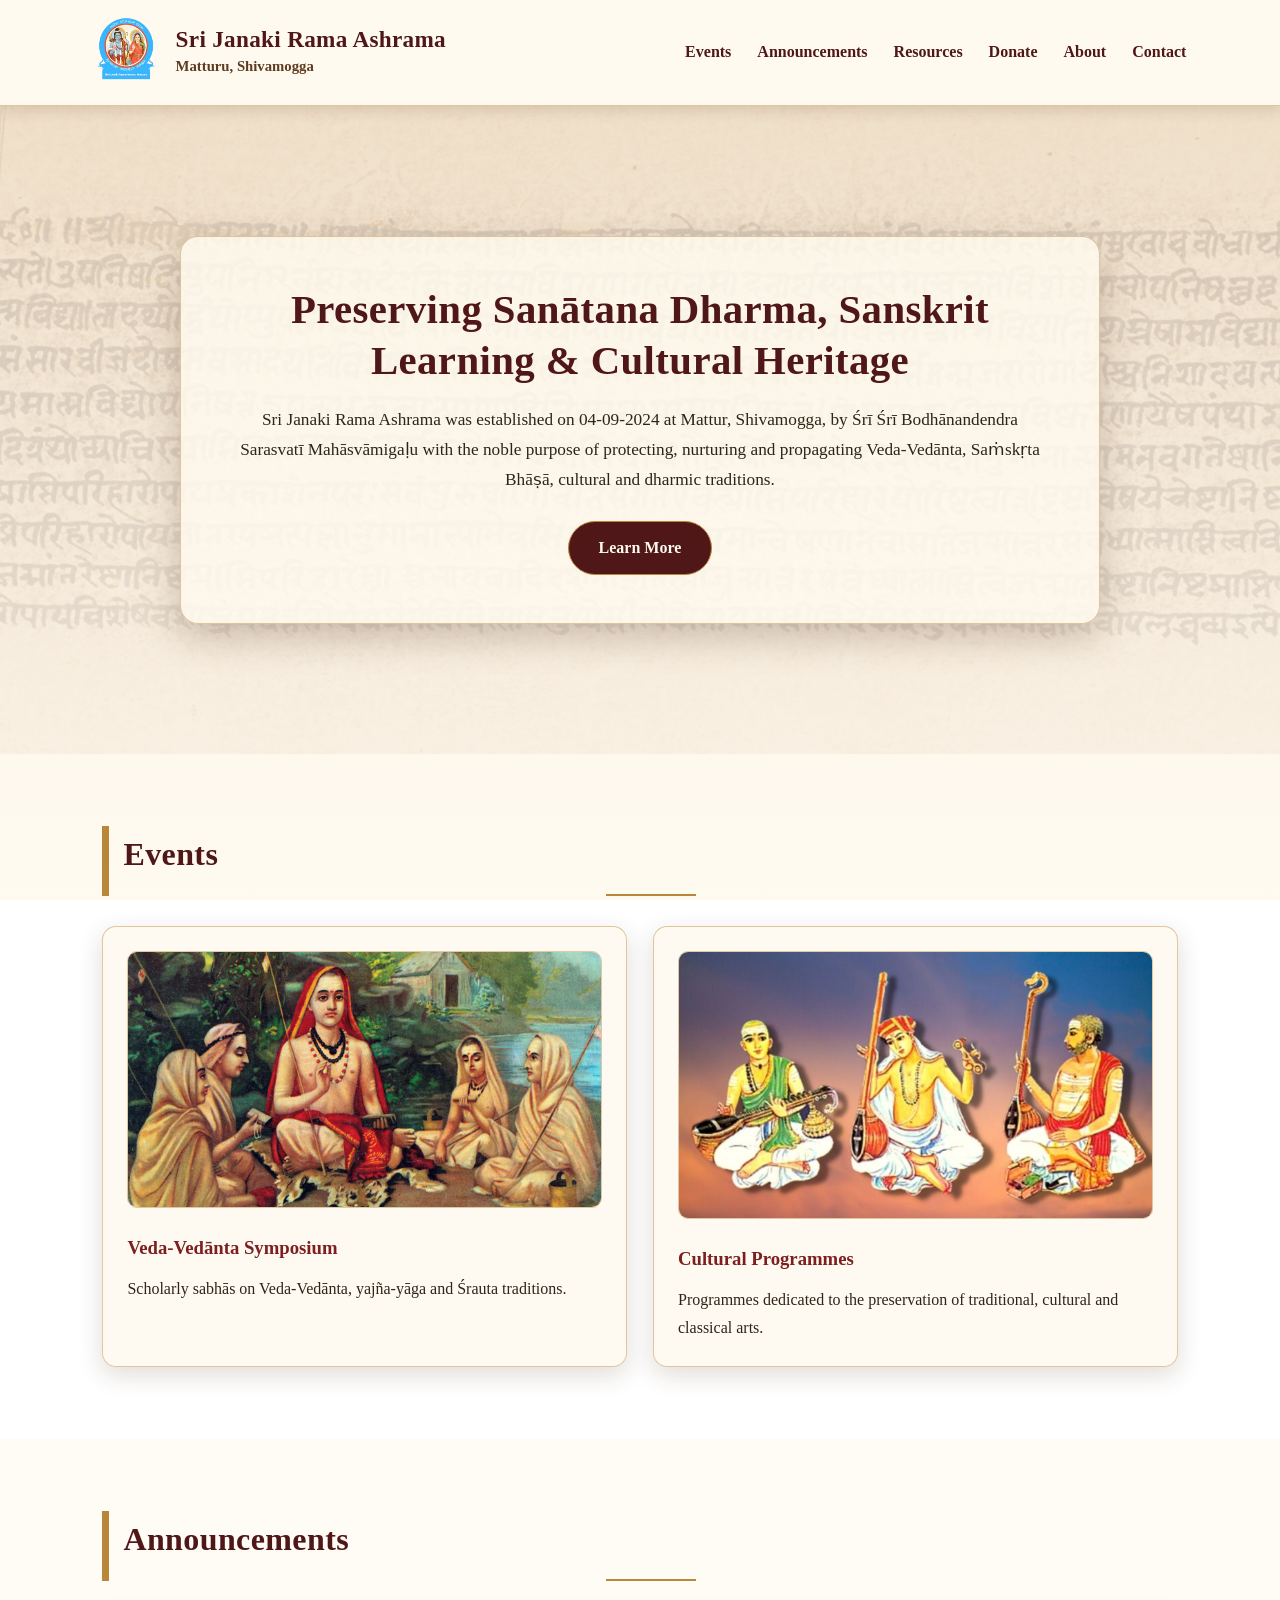
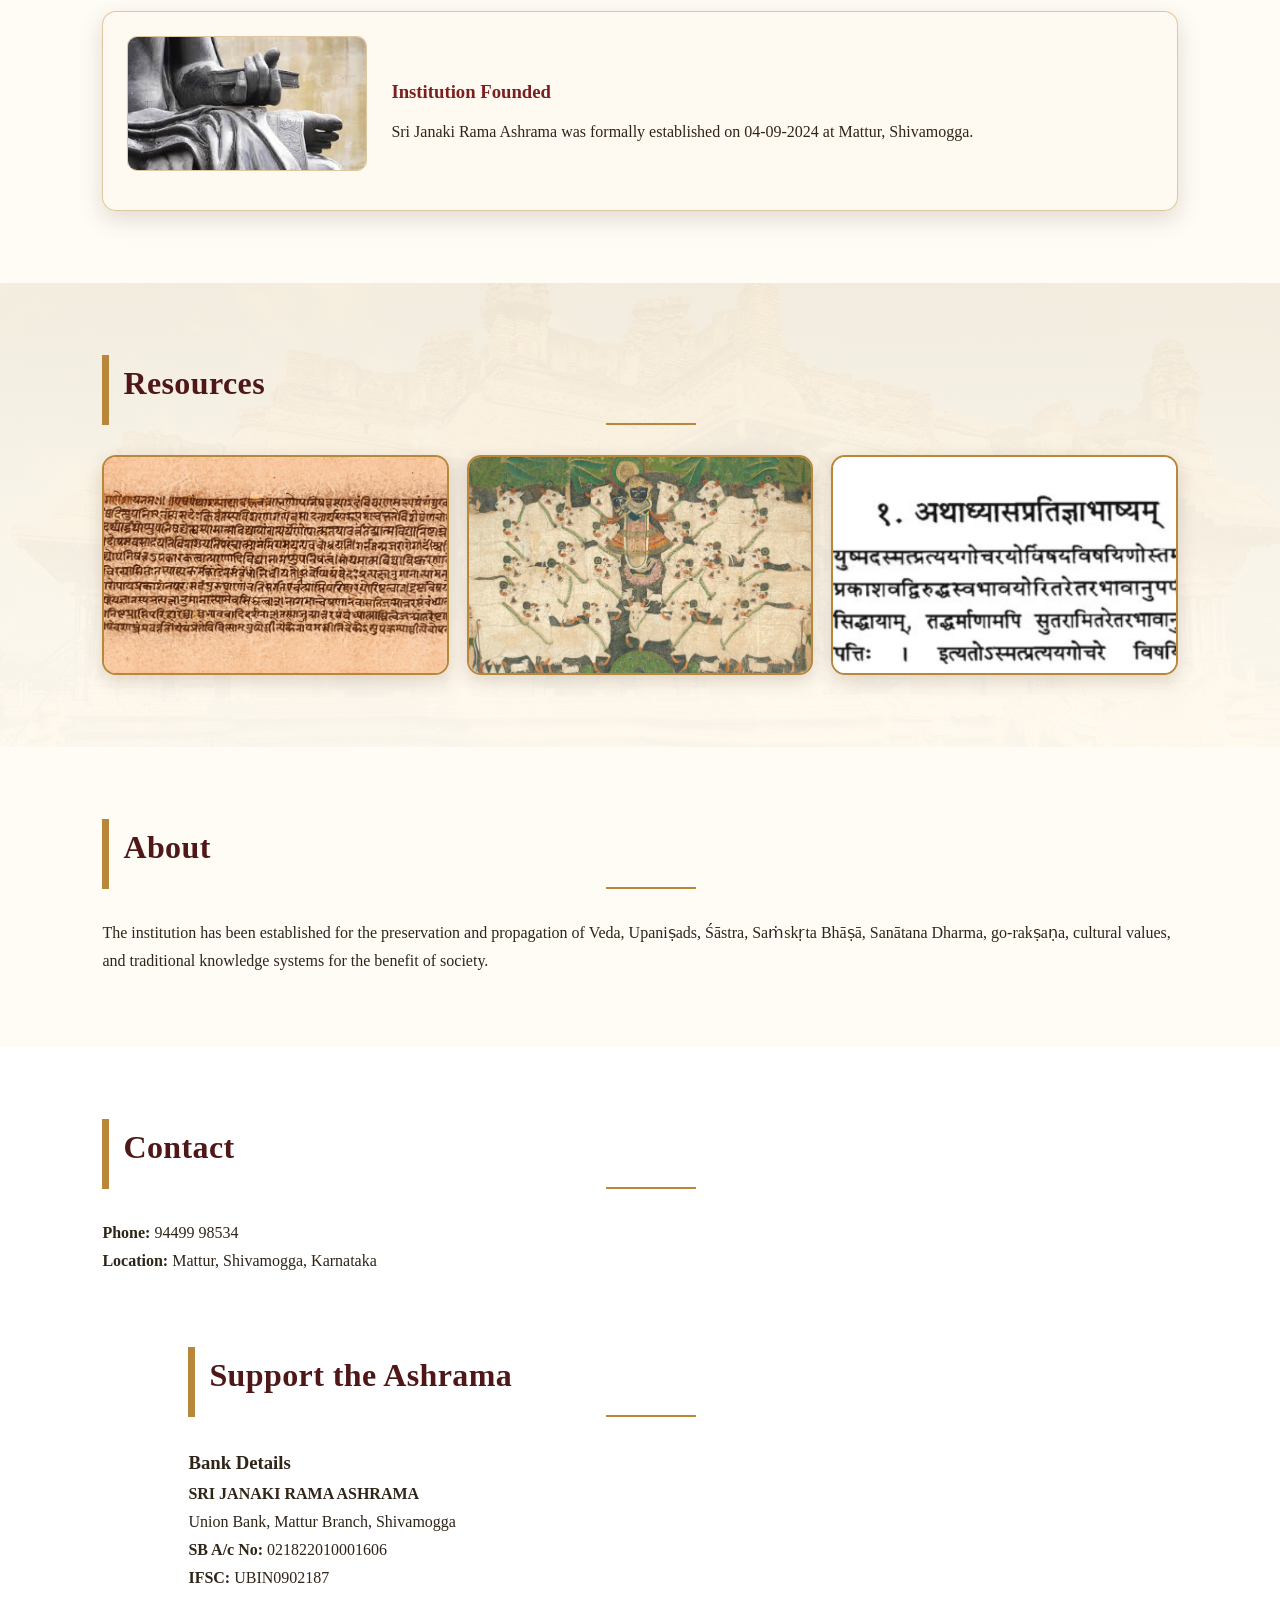
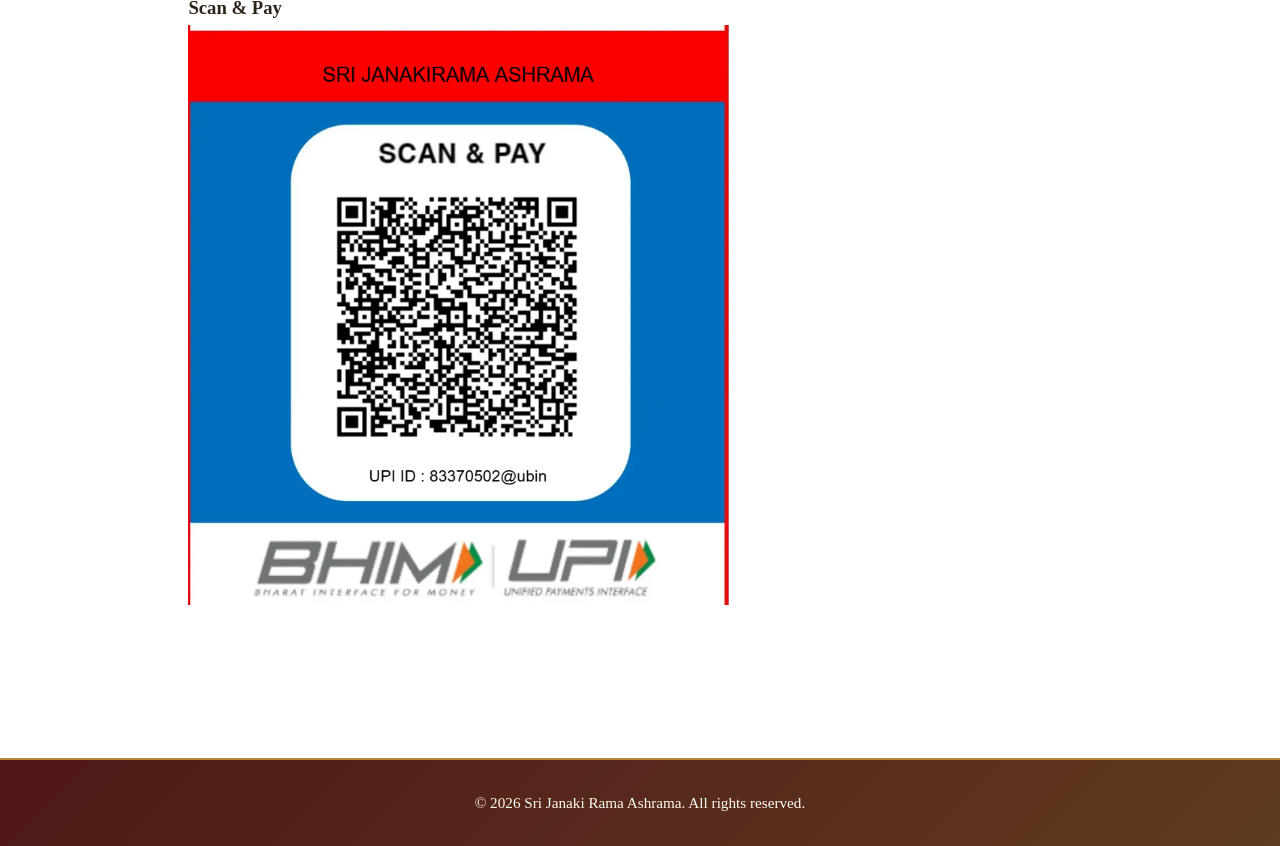
==== commit e683a49c: "fixed donation block" ====
--- a/index.html
+++ b/index.html
@@ -105,11 +105,15 @@
   <p><strong>Phone:</strong> 94499 98534</p>
   <p><strong>Location:</strong> Mattur, Shivamogga, Karnataka</p>
 
-  <div class="donation-box home-donation">
+  <section id="support" class="section support-section">
 
-    <div class="donation-details">
+  <h2>Support the Ashrama</h2>
+  <div class="support-grid">
 
-      <h3>Donation Details</h3>
+    <!-- LEFT -->
+    <div class="support-details">
+
+      <h3>Bank Details</h3>
 
       <p><strong>SRI JANAKI RAMA ASHRAMA</strong></p>
 
@@ -121,17 +125,20 @@
 
     </div>
 
-    <div class="mini-qr-box">
+    <!-- RIGHT -->
+    <div class="support-qr">
 
       <h3>Scan & Pay</h3>
 
-      <div class="mini-qr-placeholder">
-        <img src="assets/payment-qrcode.png" alt="QR Code" />
+      <div class="support-qr-box">
+        <img src="assets/payment-qrcode.png" alt="QR Code">
       </div>
 
     </div>
 
   </div>
+
+</section>
 </section>
   </main>
 
--- a/style.css
+++ b/style.css
@@ -855,3 +855,53 @@
     margin: 0 9px;
   }
 }
+/* ============================= */
+/* INDEX PAGE QR DONATION BOX    */
+/* ============================= */
+
+.home-donation {
+  display: grid;
+  grid-template-columns: 1.2fr 0.8fr;
+  gap: 28px;
+  align-items: center;
+}
+
+.mini-qr-box {
+  text-align: center;
+}
+
+.mini-qr-box h3 {
+  color: var(--maroon);
+  margin-bottom: 14px;
+}
+
+.mini-qr-placeholder {
+  width: 180px;
+  height: 180px;
+
+  margin: auto;
+
+  background: #fff;
+
+  border: 2px dashed var(--gold);
+
+  border-radius: 16px;
+
+  display: flex;
+  align-items: center;
+  justify-content: center;
+}
+
+.mini-qr-placeholder img {
+  max-width: 150px;
+  max-height: 150px;
+  object-fit: contain;
+}
+
+@media (max-width: 768px) {
+
+  .home-donation {
+    grid-template-columns: 1fr;
+  }
+
+}
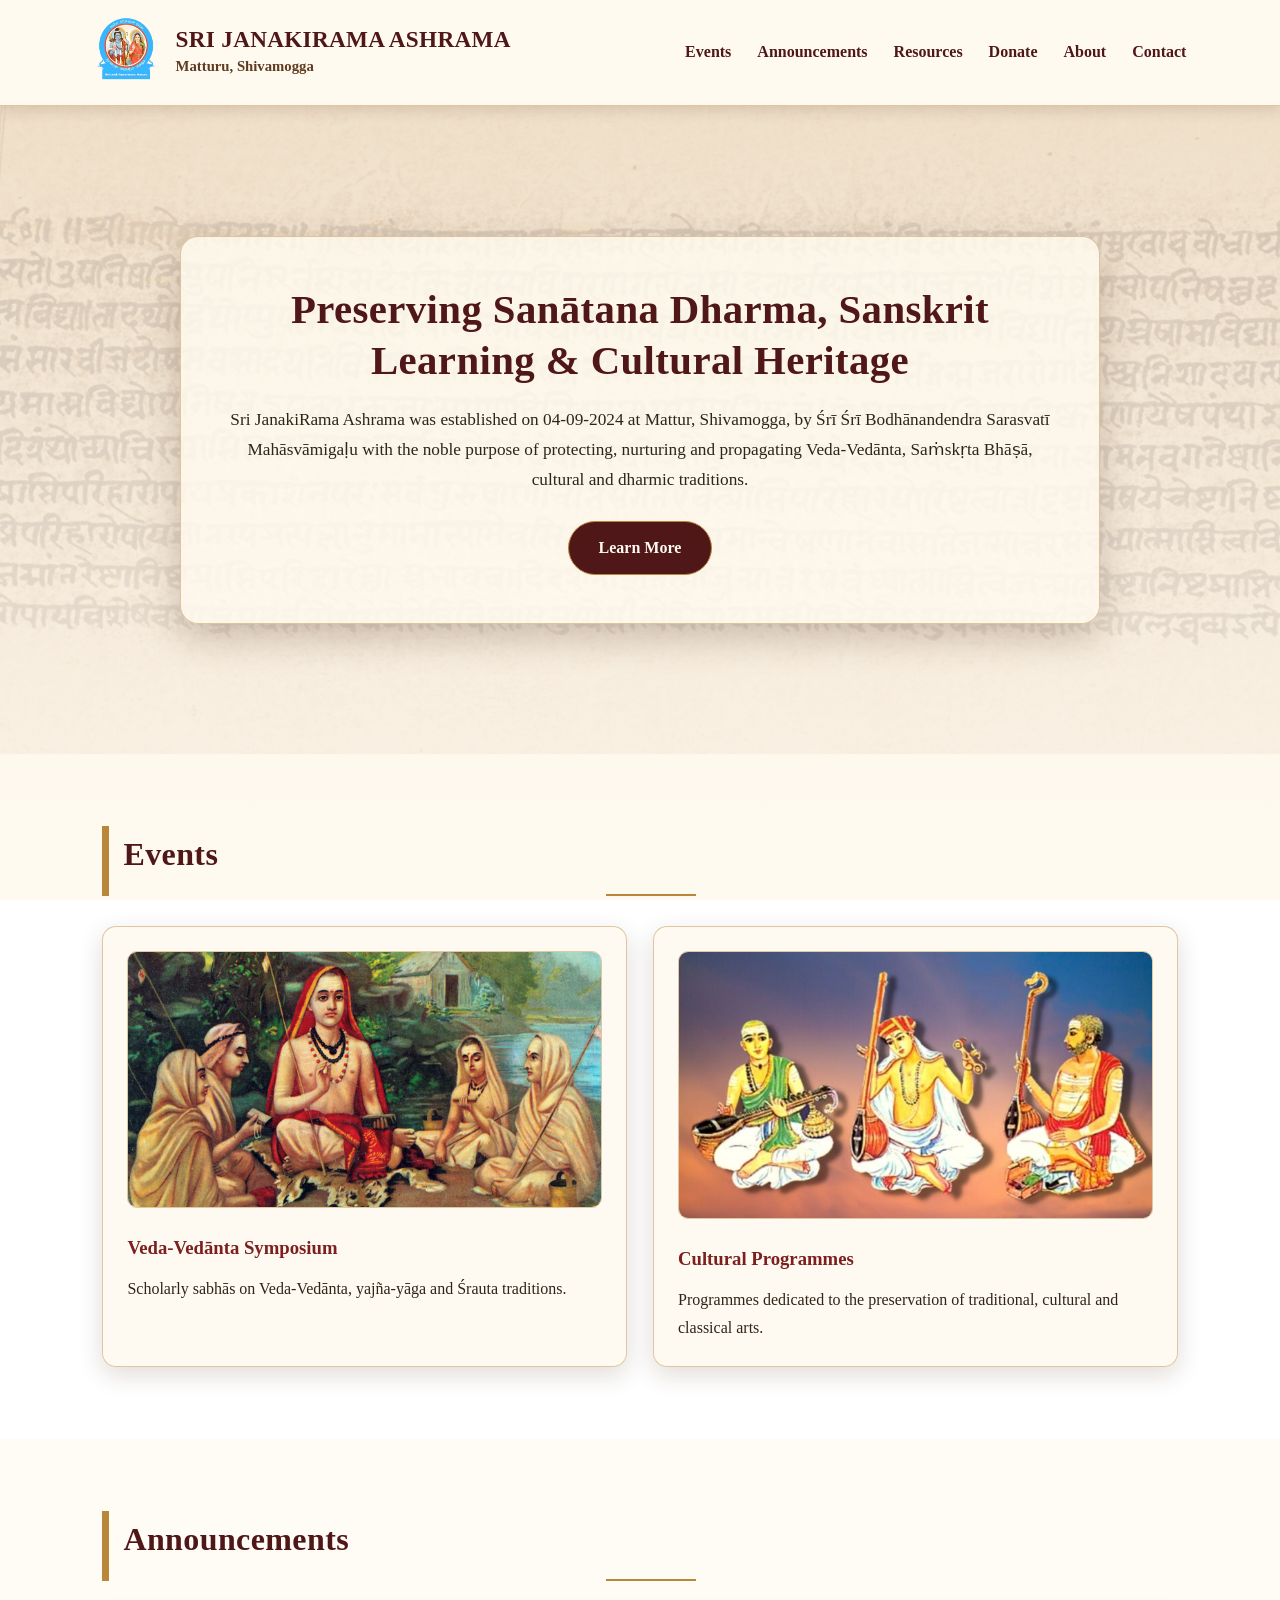
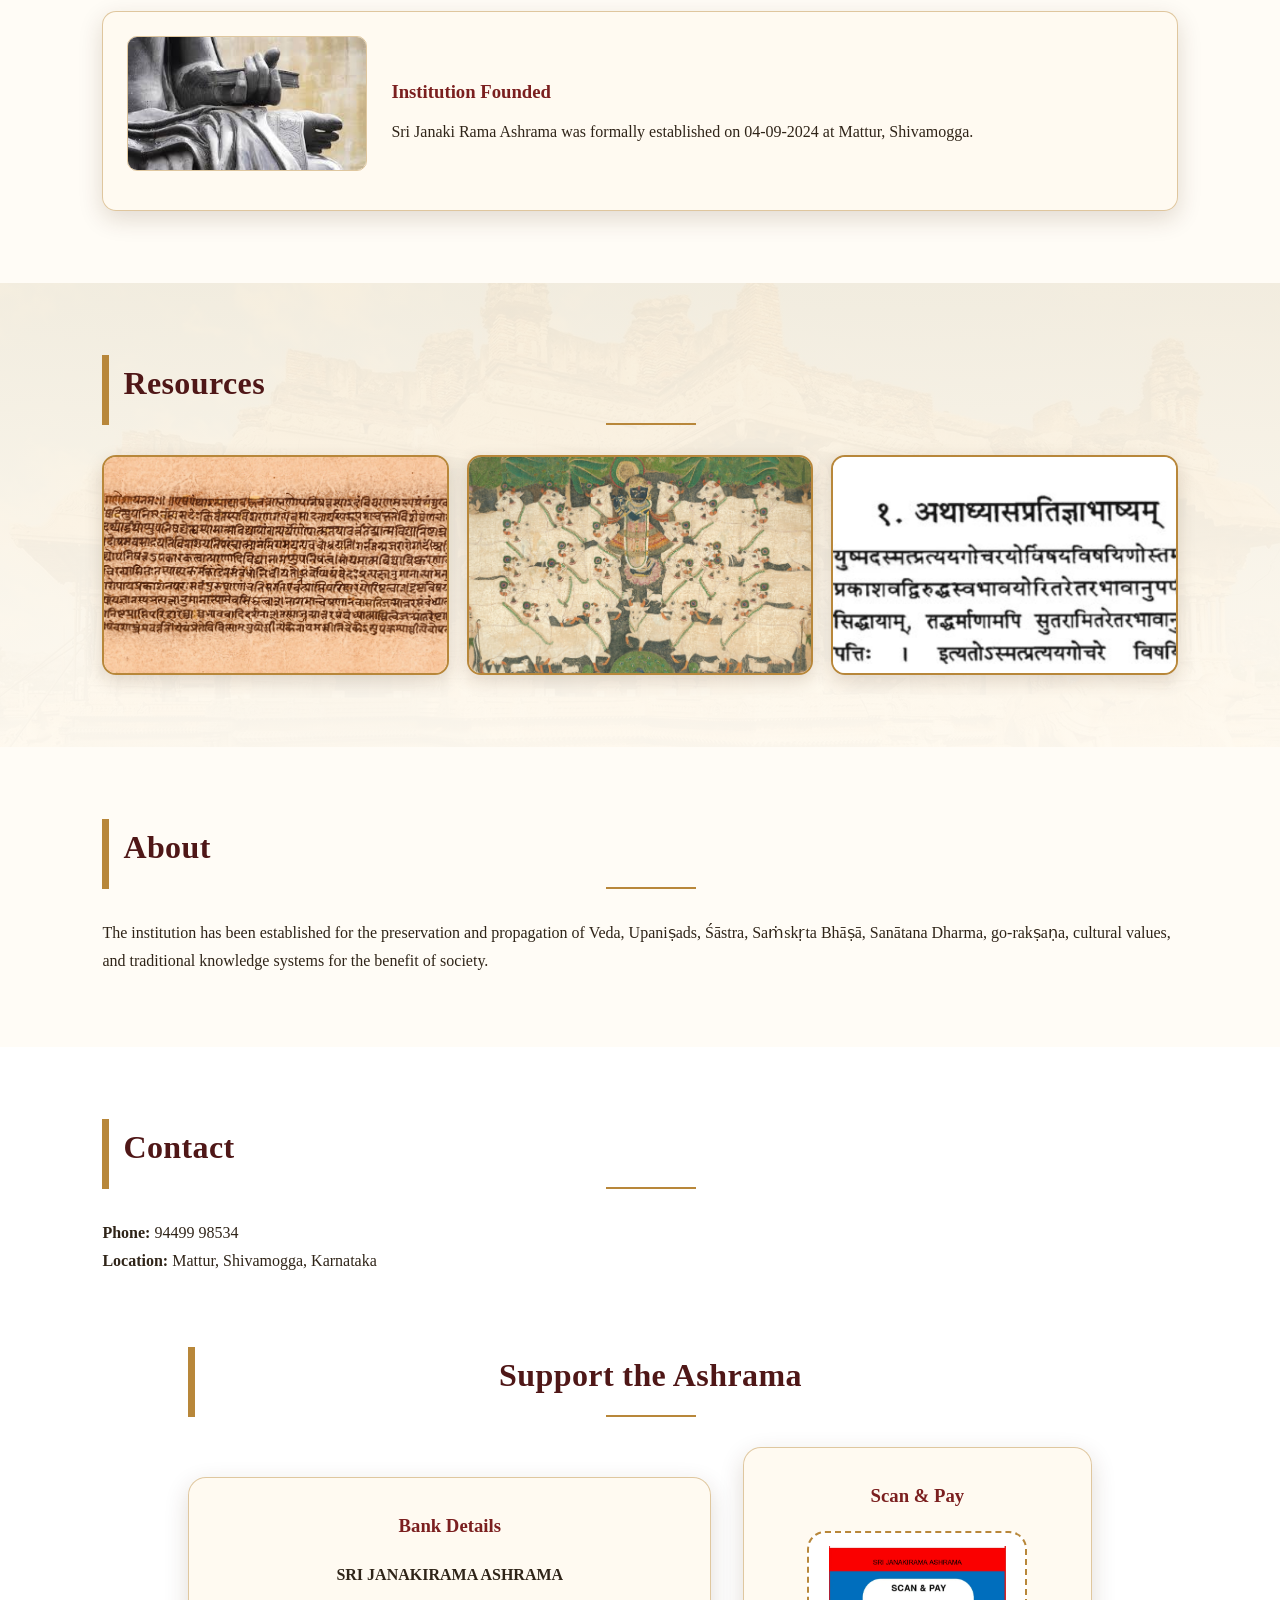
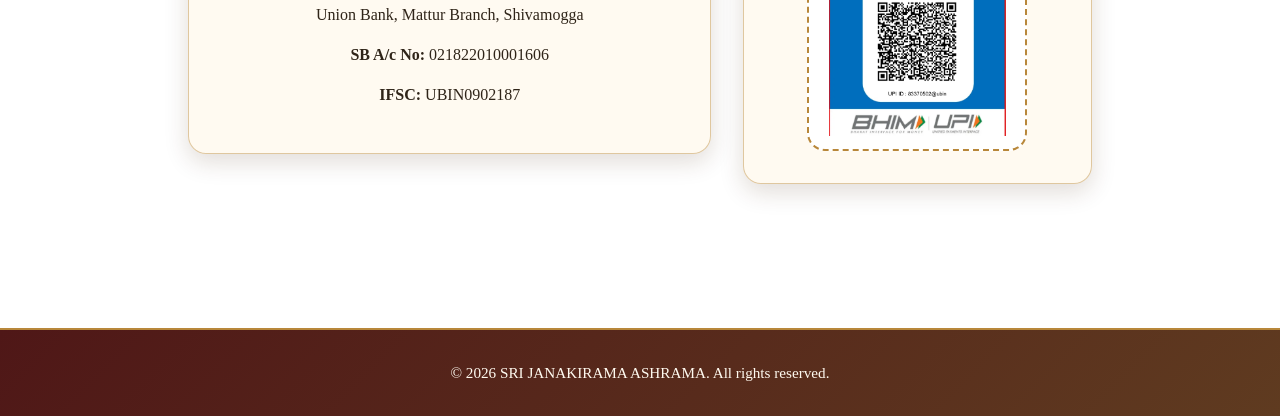
==== commit 31682152: "Fixed name error" ====
--- a/index.html
+++ b/index.html
@@ -16,7 +16,7 @@
       </a>
       <a href="index.html" class="title-link">
         <div>
-          <h1>Sri Janaki Rama Ashrama</h1>
+          <h1>SRI JANAKIRAMA ASHRAMA</h1>
           <p>Matturu, Shivamogga</p>
         </div>
       </a>
@@ -36,7 +36,7 @@
     <div class="hero-content">
       <h2>Preserving Sanātana Dharma, Sanskrit Learning & Cultural Heritage</h2>
       <p>
-        Sri Janaki Rama Ashrama was established on 04-09-2024 at Mattur,
+        Sri JanakiRama Ashrama was established on 04-09-2024 at Mattur,
         Shivamogga, by Śrī Śrī Bodhānandendra Sarasvatī Mahāsvāmigaḷu 
          with the noble purpose of protecting, nurturing and
         propagating Veda-Vedānta, Saṁskṛta Bhāṣā, cultural and dharmic traditions.
@@ -115,7 +115,7 @@
 
       <h3>Bank Details</h3>
 
-      <p><strong>SRI JANAKI RAMA ASHRAMA</strong></p>
+      <p><strong>SRI JANAKIRAMA ASHRAMA</strong></p>
 
       <p>Union Bank, Mattur Branch, Shivamogga</p>
 
@@ -154,7 +154,7 @@
         <i class="fab fa-youtube"></i>
       </a>
     </div> -->
-    <p>© 2026 Sri Janaki Rama Ashrama. All rights reserved.</p>
+    <p>© 2026 SRI JANAKIRAMA ASHRAMA. All rights reserved.</p>
   </footer>
 </body>
 </html>
--- a/style.css
+++ b/style.css
@@ -856,51 +856,77 @@
   }
 }
 /* ============================= */
-/* INDEX PAGE QR DONATION BOX    */
-/* ============================= */
-
-.home-donation {
+/* SUPPORT SECTION               */
+/* ============================= */
+
+.support-section {
+  text-align: center;
+}
+
+.support-text {
+  max-width: 850px;
+  margin: 0 auto 38px;
+  line-height: 1.9;
+  color: var(--soft-text);
+}
+
+.support-grid {
   display: grid;
   grid-template-columns: 1.2fr 0.8fr;
-  gap: 28px;
+  gap: 32px;
   align-items: center;
 }
 
-.mini-qr-box {
-  text-align: center;
-}
-
-.mini-qr-box h3 {
+.support-details,
+.support-qr {
+  background: rgba(255, 250, 240, 0.92);
+
+  border: 1px solid var(--border);
+
+  border-radius: 18px;
+
+  padding: 32px;
+
+  box-shadow: 0 8px 24px var(--shadow);
+}
+
+.support-details h3,
+.support-qr h3 {
   color: var(--maroon);
-  margin-bottom: 14px;
-}
-
-.mini-qr-placeholder {
-  width: 180px;
-  height: 180px;
+  margin-bottom: 18px;
+}
+
+.support-details p {
+  margin-bottom: 12px;
+}
+
+.support-qr-box {
+  width: 220px;
+  height: 220px;
 
   margin: auto;
 
-  background: #fff;
+  background: white;
 
   border: 2px dashed var(--gold);
 
-  border-radius: 16px;
+  border-radius: 18px;
 
   display: flex;
   align-items: center;
   justify-content: center;
 }
 
-.mini-qr-placeholder img {
-  max-width: 150px;
-  max-height: 150px;
+.support-qr-box img {
+  max-width: 190px;
+  max-height: 190px;
   object-fit: contain;
 }
 
+/* Mobile */
 @media (max-width: 768px) {
 
-  .home-donation {
+  .support-grid {
     grid-template-columns: 1fr;
   }
 
